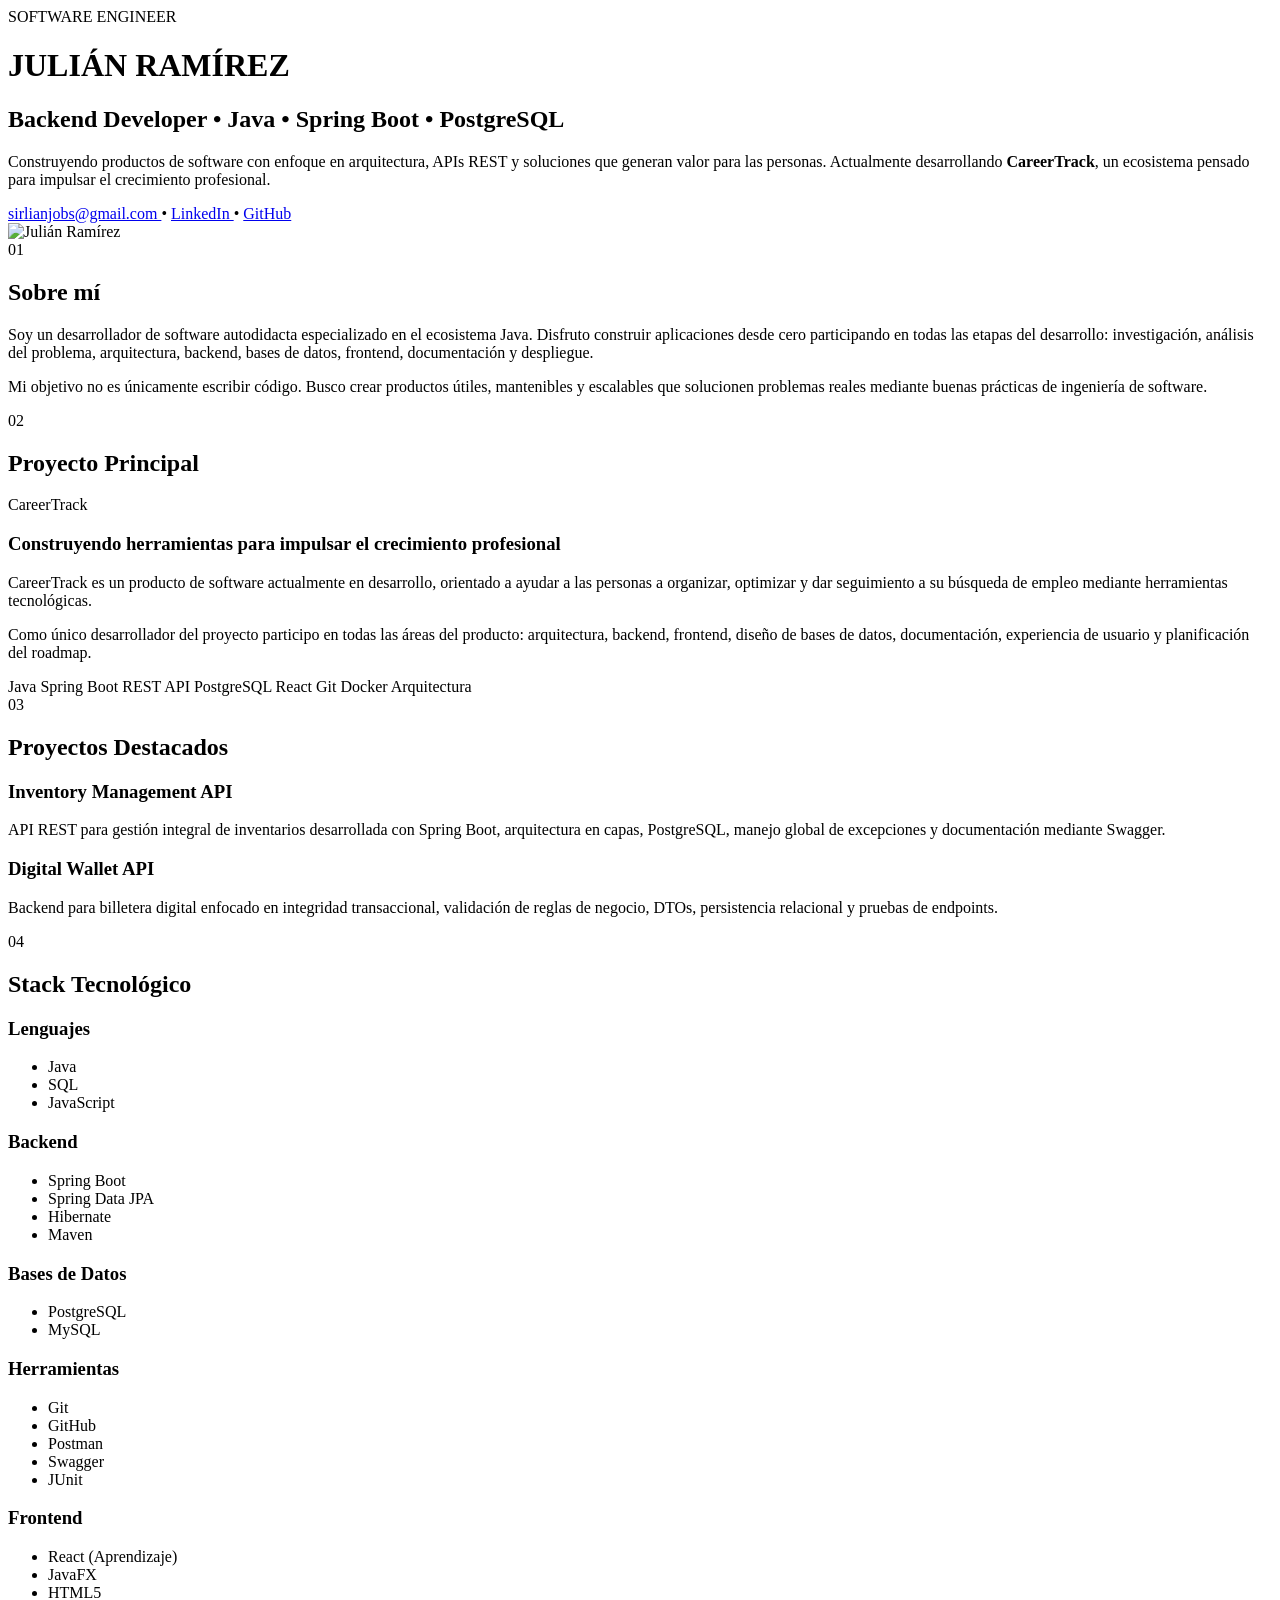
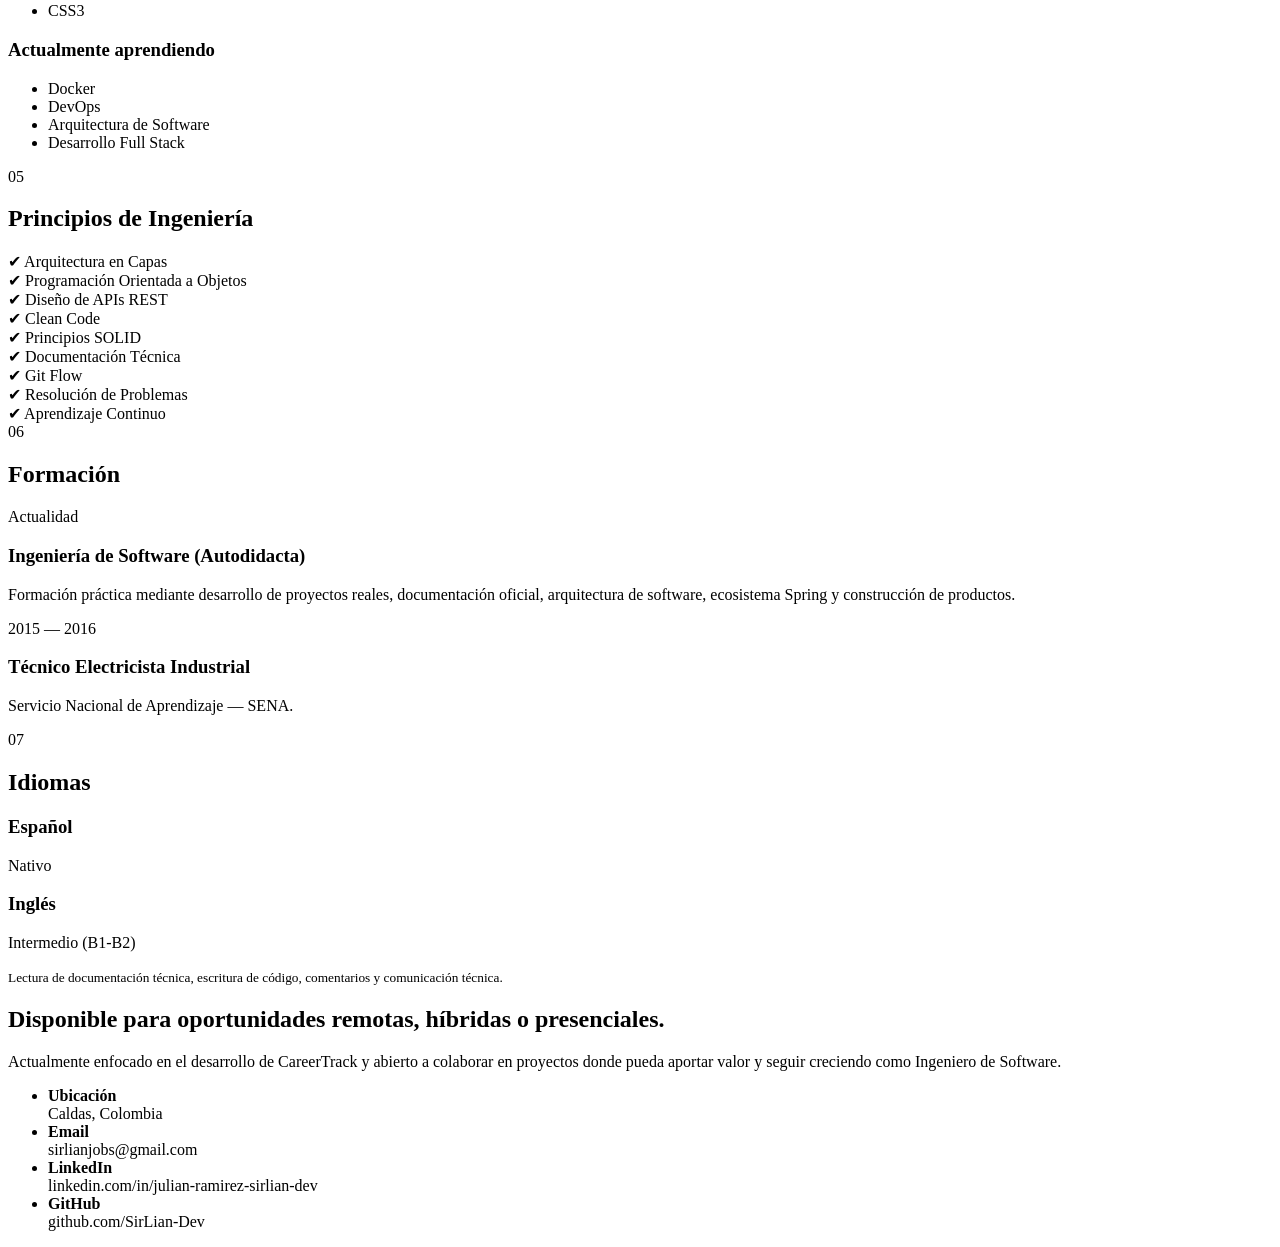
==== index.html @ 6e3b45be "docs: add index for resumeForge" ====
<!DOCTYPE html>
<html lang="es">

<head>
    <meta charset="UTF-8">
    <meta name="viewport" content="width=device-width, initial-scale=1.0">

    <title>Julián Ramírez | Software Engineer</title>

    <meta name="description"
        content="CV profesional de Julián Ramírez. Software Engineer especializado en Java, Spring Boot, PostgreSQL y desarrollo de productos como CareerTrack.">

    <link rel="preconnect" href="https://fonts.googleapis.com">
    <link rel="preconnect" href="https://fonts.gstatic.com" crossorigin>

    <link
        href="https://fonts.googleapis.com/css2?family=Inter:wght@300;400;500;600;700;800;900&display=swap"
        rel="stylesheet">

    <link rel="stylesheet" href="styles.css">
</head>

<body>

    <main class="resume">

        <!-- ===================================================== -->
        <!-- HERO -->
        <!-- ===================================================== -->

        <header class="hero">

            <div class="hero__content">

                <span class="hero__badge">
                    SOFTWARE ENGINEER
                </span>

                <h1 class="hero__title">
                    JULIÁN
                    <span>RAMÍREZ</span>
                </h1>

                <h2 class="hero__subtitle">
                    Backend Developer • Java • Spring Boot • PostgreSQL
                </h2>

                <p class="hero__description">
                    Construyendo productos de software con enfoque en arquitectura,
                    APIs REST y soluciones que generan valor para las personas.
                    Actualmente desarrollando <strong>CareerTrack</strong>, un ecosistema
                    pensado para impulsar el crecimiento profesional.
                </p>

                <div class="hero__contact">

                    <a href="mailto:sirlianjobs@gmail.com">
                        sirlianjobs@gmail.com
                    </a>

                    <span>•</span>

                    <a href="https://linkedin.com/in/julian-ramirez-sirlian-dev" target="_blank">
                        LinkedIn
                    </a>

                    <span>•</span>

                    <a href="https://github.com/SirLian-Dev" target="_blank">
                        GitHub
                    </a>

                </div>

            </div>

            <div class="hero__photo">

                <img
                    src="profile.webp"
                    alt="Julián Ramírez">

            </div>

        </header>

        <!-- ===================================================== -->
        <!-- ABOUT -->
        <!-- ===================================================== -->

        <section class="section">

            <div class="section__header">

                <span class="section__number">
                    01
                </span>

                <h2>
                    Sobre mí
                </h2>

            </div>

            <p class="paragraph">

                Soy un desarrollador de software autodidacta especializado en el
                ecosistema Java.

                Disfruto construir aplicaciones desde cero participando en todas las
                etapas del desarrollo: investigación, análisis del problema,
                arquitectura, backend, bases de datos, frontend, documentación y
                despliegue.

            </p>

            <p class="paragraph">

                Mi objetivo no es únicamente escribir código.

                Busco crear productos útiles, mantenibles y escalables que solucionen
                problemas reales mediante buenas prácticas de ingeniería de software.

            </p>

        </section>

        <!-- ===================================================== -->
        <!-- CAREERTRACK -->
        <!-- ===================================================== -->

        <section class="section featured">

            <div class="section__header">

                <span class="section__number">
                    02
                </span>

                <h2>
                    Proyecto Principal
                </h2>

            </div>

            <div class="featured__card">

                <div class="featured__logo">

                    CareerTrack

                </div>

                <div class="featured__content">

                    <h3>
                        Construyendo herramientas para impulsar el crecimiento profesional
                    </h3>

                    <p>

                        CareerTrack es un producto de software actualmente en desarrollo,
                        orientado a ayudar a las personas a organizar, optimizar y dar
                        seguimiento a su búsqueda de empleo mediante herramientas
                        tecnológicas.

                    </p>

                    <p>

                        Como único desarrollador del proyecto participo en todas las áreas
                        del producto: arquitectura, backend, frontend, diseño de bases de
                        datos, documentación, experiencia de usuario y planificación del
                        roadmap.

                    </p>

                    <div class="tags">

                        <span>Java</span>

                        <span>Spring Boot</span>

                        <span>REST API</span>

                        <span>PostgreSQL</span>

                        <span>React</span>

                        <span>Git</span>

                        <span>Docker</span>

                        <span>Arquitectura</span>

                    </div>

                </div>

            </div>

        </section>

        <!-- ===================================================== -->
        <!-- PROJECTS -->
        <!-- ===================================================== -->

        <section class="section">

            <div class="section__header">

                <span class="section__number">
                    03
                </span>

                <h2>
                    Proyectos Destacados
                </h2>

            </div>

            <div class="projects">

                <article class="project">

                    <h3>

                        Inventory Management API

                    </h3>

                    <p>

                        API REST para gestión integral de inventarios desarrollada con
                        Spring Boot, arquitectura en capas, PostgreSQL, manejo global de
                        excepciones y documentación mediante Swagger.

                    </p>

                </article>

                <article class="project">

                    <h3>

                        Digital Wallet API

                    </h3>

                    <p>

                        Backend para billetera digital enfocado en integridad
                        transaccional, validación de reglas de negocio, DTOs,
                        persistencia relacional y pruebas de endpoints.

                    </p>

                </article>

            </div>

        </section>
        <!-- ===================================================== -->
        <!-- STACK -->
        <!-- ===================================================== -->

        <section class="section">

            <div class="section__header">

                <span class="section__number">
                    04
                </span>

                <h2>
                    Stack Tecnológico
                </h2>

            </div>

            <div class="skills-grid">

                <div class="skill-category">

                    <h3>Lenguajes</h3>

                    <ul>
                        <li>Java</li>
                        <li>SQL</li>
                        <li>JavaScript</li>
                    </ul>

                </div>

                <div class="skill-category">

                    <h3>Backend</h3>

                    <ul>
                        <li>Spring Boot</li>
                        <li>Spring Data JPA</li>
                        <li>Hibernate</li>
                        <li>Maven</li>
                    </ul>

                </div>

                <div class="skill-category">

                    <h3>Bases de Datos</h3>

                    <ul>
                        <li>PostgreSQL</li>
                        <li>MySQL</li>
                    </ul>

                </div>

                <div class="skill-category">

                    <h3>Herramientas</h3>

                    <ul>
                        <li>Git</li>
                        <li>GitHub</li>
                        <li>Postman</li>
                        <li>Swagger</li>
                        <li>JUnit</li>
                    </ul>

                </div>

                <div class="skill-category">

                    <h3>Frontend</h3>

                    <ul>
                        <li>React (Aprendizaje)</li>
                        <li>JavaFX</li>
                        <li>HTML5</li>
                        <li>CSS3</li>
                    </ul>

                </div>

                <div class="skill-category">

                    <h3>Actualmente aprendiendo</h3>

                    <ul>
                        <li>Docker</li>
                        <li>DevOps</li>
                        <li>Arquitectura de Software</li>
                        <li>Desarrollo Full Stack</li>
                    </ul>

                </div>

            </div>

        </section>

        <!-- ===================================================== -->
        <!-- ENGINEERING -->
        <!-- ===================================================== -->

        <section class="section">

            <div class="section__header">

                <span class="section__number">
                    05
                </span>

                <h2>
                    Principios de Ingeniería
                </h2>

            </div>

            <div class="principles">

                <div class="principle">
                    ✔ Arquitectura en Capas
                </div>

                <div class="principle">
                    ✔ Programación Orientada a Objetos
                </div>

                <div class="principle">
                    ✔ Diseño de APIs REST
                </div>

                <div class="principle">
                    ✔ Clean Code
                </div>

                <div class="principle">
                    ✔ Principios SOLID
                </div>

                <div class="principle">
                    ✔ Documentación Técnica
                </div>

                <div class="principle">
                    ✔ Git Flow
                </div>

                <div class="principle">
                    ✔ Resolución de Problemas
                </div>

                <div class="principle">
                    ✔ Aprendizaje Continuo
                </div>

            </div>

        </section>

        <!-- ===================================================== -->
        <!-- EDUCATION -->
        <!-- ===================================================== -->

        <section class="section">

            <div class="section__header">

                <span class="section__number">
                    06
                </span>

                <h2>
                    Formación
                </h2>

            </div>

            <div class="timeline">

                <article class="timeline-item">

                    <div class="timeline-year">
                        Actualidad
                    </div>

                    <div class="timeline-content">

                        <h3>
                            Ingeniería de Software (Autodidacta)
                        </h3>

                        <p>

                            Formación práctica mediante desarrollo de proyectos reales,
                            documentación oficial, arquitectura de software, ecosistema
                            Spring y construcción de productos.

                        </p>

                    </div>

                </article>

                <article class="timeline-item">

                    <div class="timeline-year">
                        2015 — 2016
                    </div>

                    <div class="timeline-content">

                        <h3>
                            Técnico Electricista Industrial
                        </h3>

                        <p>

                            Servicio Nacional de Aprendizaje — SENA.

                        </p>

                    </div>

                </article>

            </div>

        </section>

        <!-- ===================================================== -->
        <!-- LANGUAGES -->
        <!-- ===================================================== -->

        <section class="section">

            <div class="section__header">

                <span class="section__number">
                    07
                </span>

                <h2>
                    Idiomas
                </h2>

            </div>

            <div class="languages">

                <div class="language">

                    <h3>
                        Español
                    </h3>

                    <p>
                        Nativo
                    </p>

                </div>

                <div class="language">

                    <h3>
                        Inglés
                    </h3>

                    <p>
                        Intermedio (B1-B2)
                    </p>

                    <small>

                        Lectura de documentación técnica, escritura de código,
                        comentarios y comunicación técnica.

                    </small>

                </div>

            </div>

        </section>

        <!-- ===================================================== -->
        <!-- FOOTER -->
        <!-- ===================================================== -->

        <footer class="footer">

            <div class="footer__left">

                <h2>
                    Disponible para oportunidades remotas, híbridas o presenciales.
                </h2>

                <p>

                    Actualmente enfocado en el desarrollo de CareerTrack y abierto
                    a colaborar en proyectos donde pueda aportar valor y seguir
                    creciendo como Ingeniero de Software.

                </p>

            </div>

            <div class="footer__right">

                <ul>

                    <li>

                        <strong>Ubicación</strong><br>

                        Caldas, Colombia

                    </li>

                    <li>

                        <strong>Email</strong><br>

                        sirlianjobs@gmail.com

                    </li>

                    <li>

                        <strong>LinkedIn</strong><br>

                        linkedin.com/in/julian-ramirez-sirlian-dev

                    </li>

                    <li>

                        <strong>GitHub</strong><br>

                        github.com/SirLian-Dev

                    </li>

                </ul>

            </div>

        </footer>

    </main>

</body>

</html>
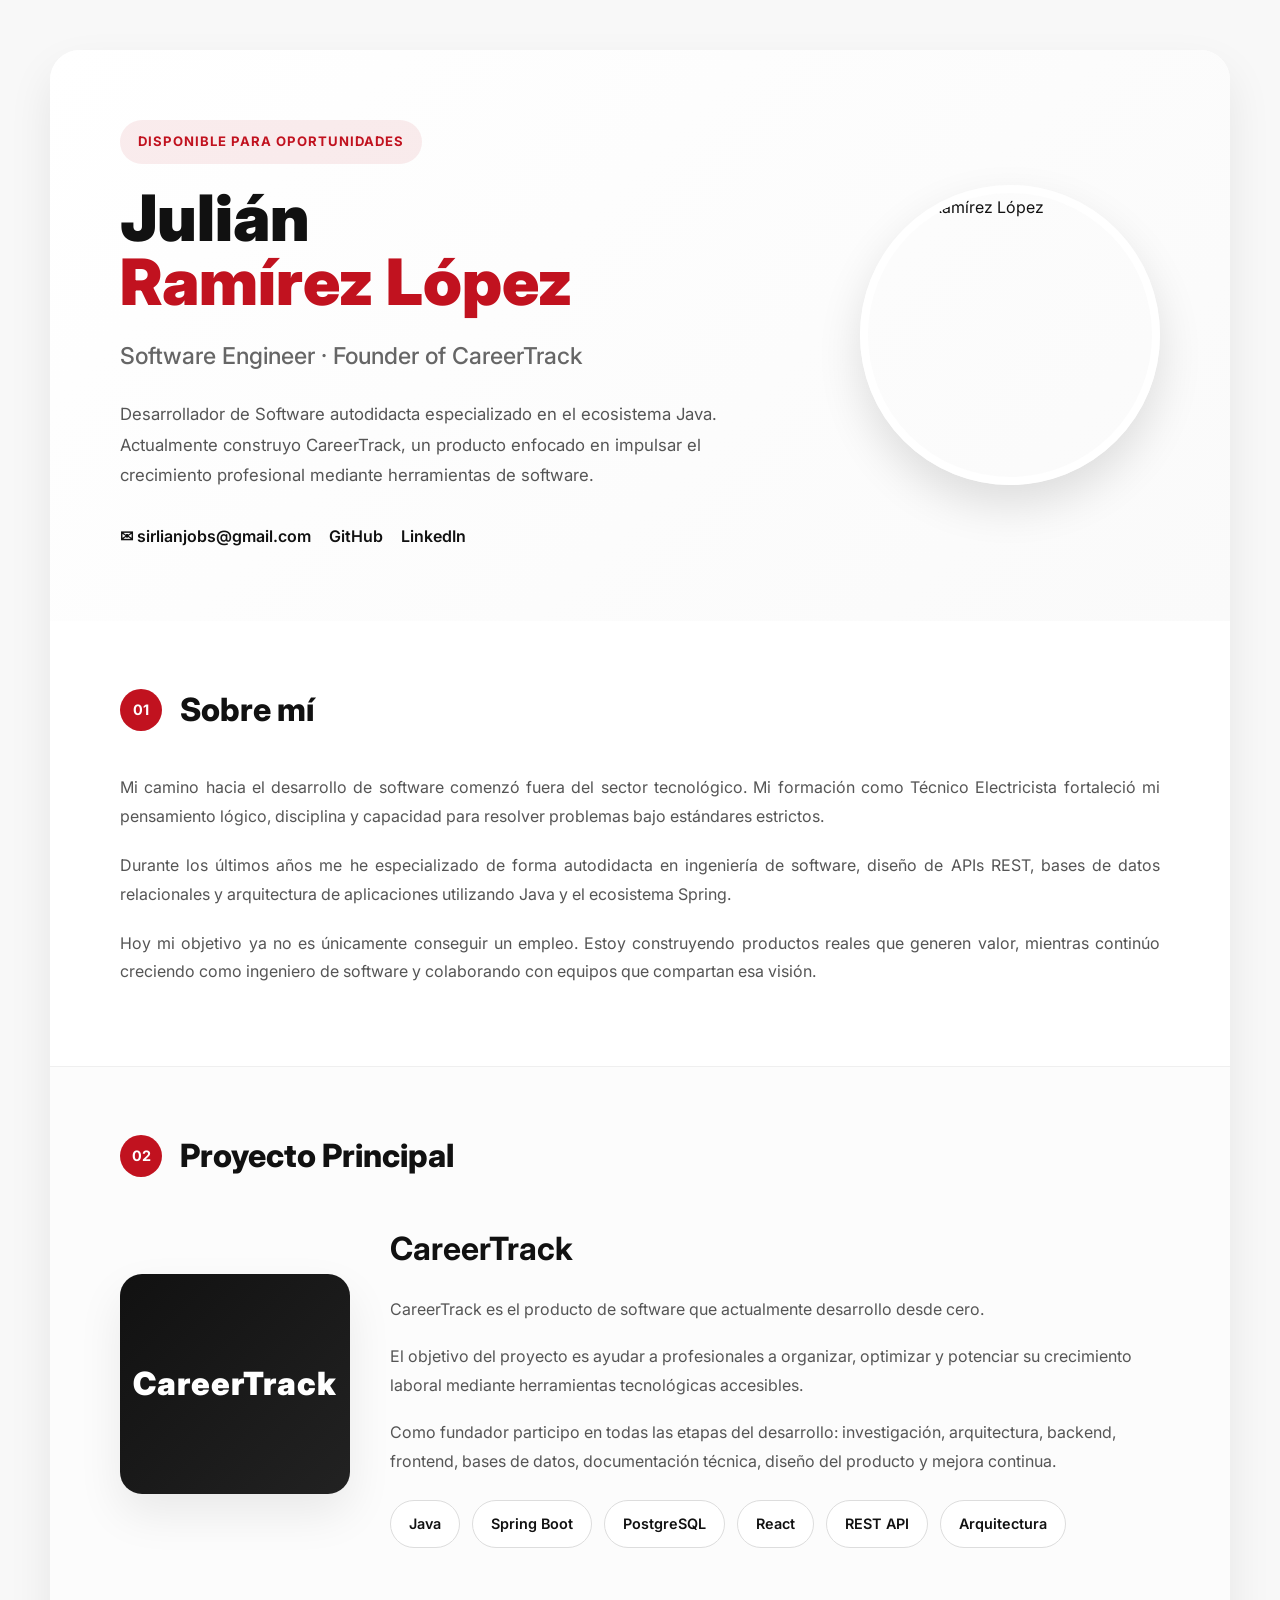
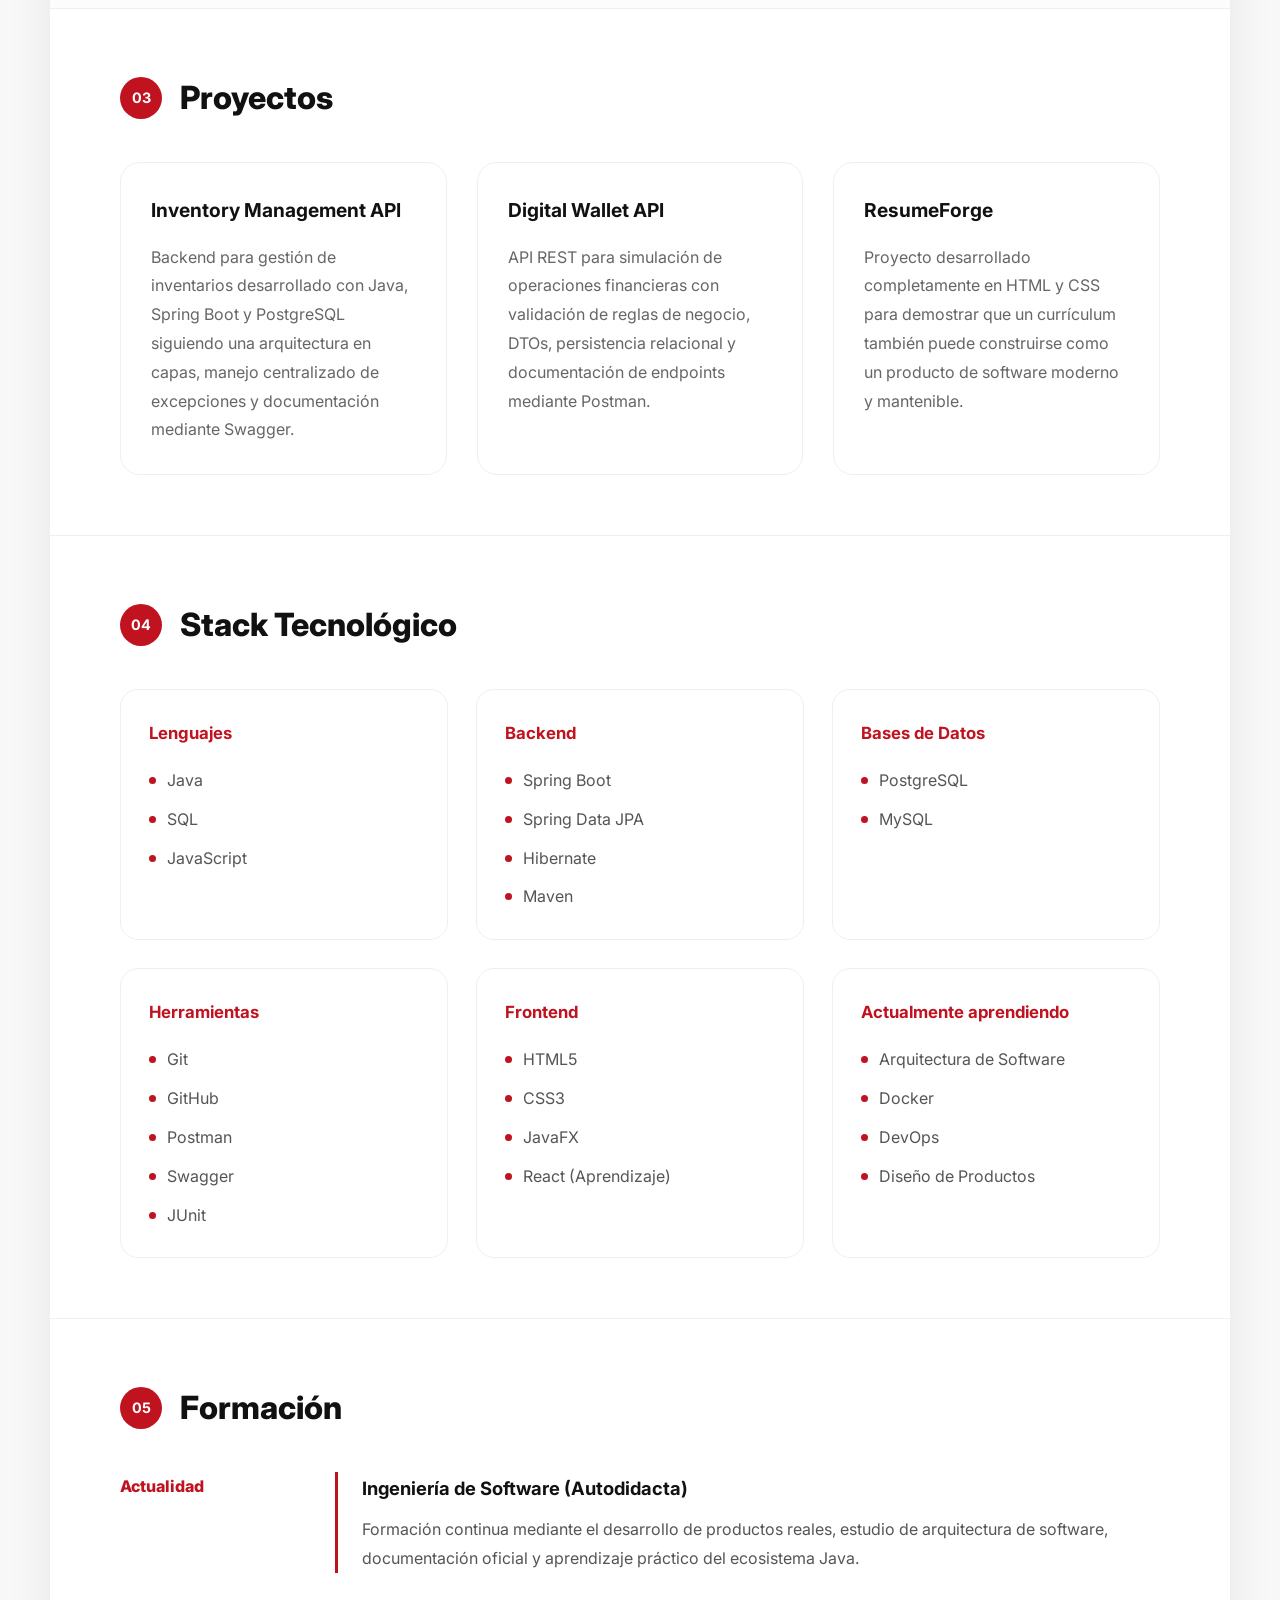
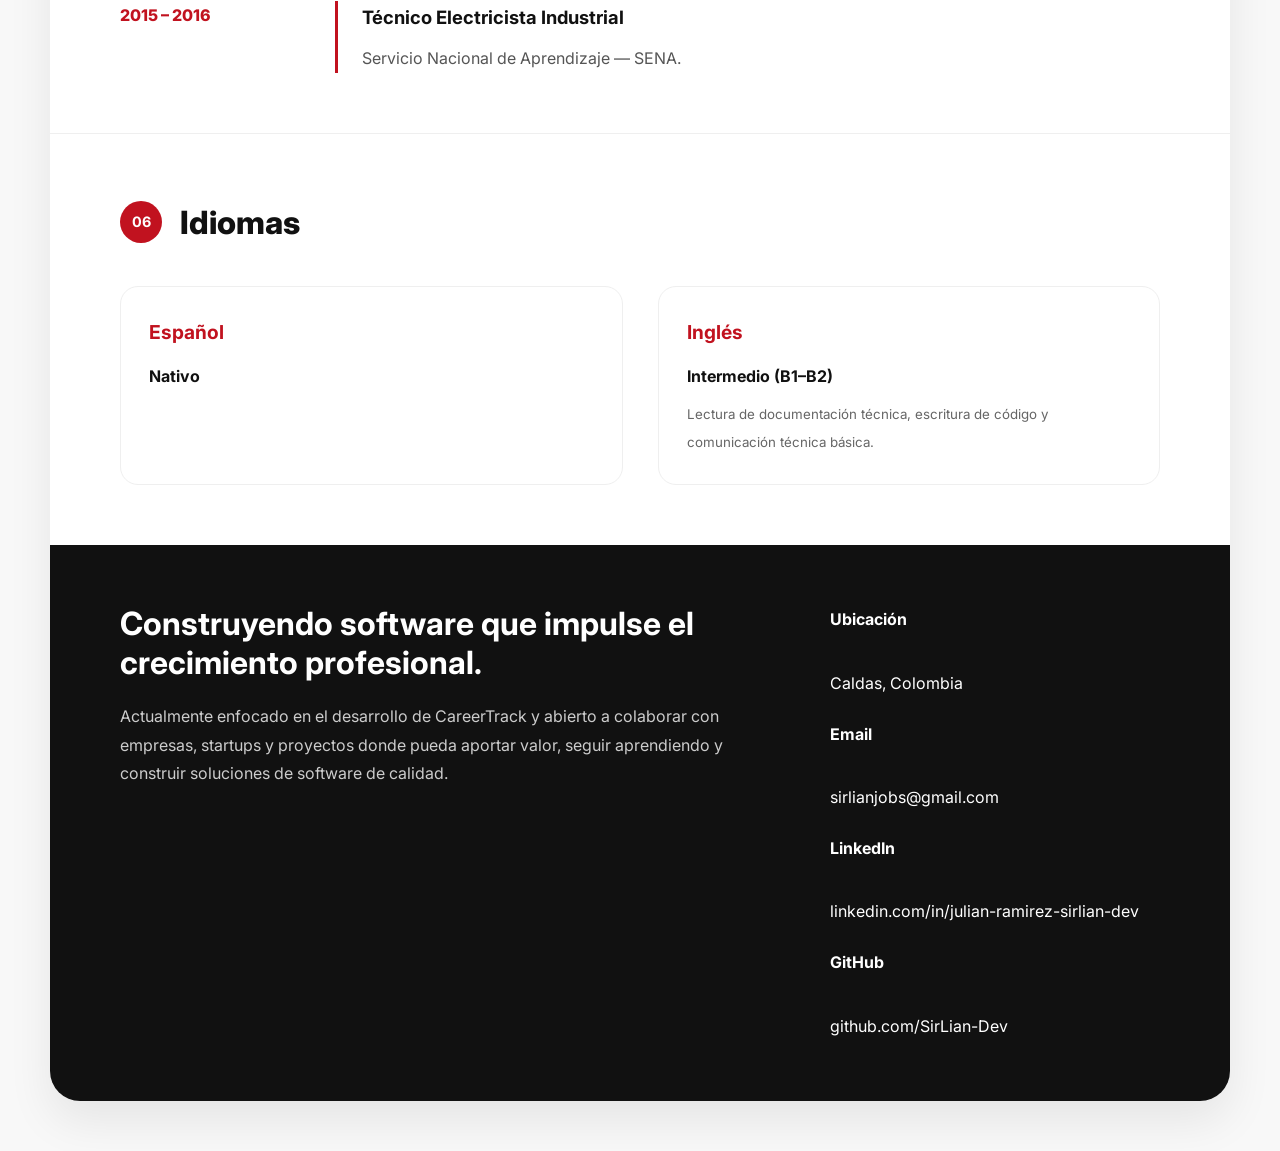
==== commit 74aa5f11: "Updated content and structure in index Updated the content and structure of the index.html file, inc" ====
--- a/index.html
+++ b/index.html
@@ -2,614 +2,731 @@
 <html lang="es">
 
 <head>
+
     <meta charset="UTF-8">
-    <meta name="viewport" content="width=device-width, initial-scale=1.0">
-
-    <title>Julián Ramírez | Software Engineer</title>
+
+    <meta name="viewport"
+          content="width=device-width, initial-scale=1.0">
 
     <meta name="description"
-        content="CV profesional de Julián Ramírez. Software Engineer especializado en Java, Spring Boot, PostgreSQL y desarrollo de productos como CareerTrack.">
-
-    <link rel="preconnect" href="https://fonts.googleapis.com">
-    <link rel="preconnect" href="https://fonts.gstatic.com" crossorigin>
-
-    <link
-        href="https://fonts.googleapis.com/css2?family=Inter:wght@300;400;500;600;700;800;900&display=swap"
-        rel="stylesheet">
-
-    <link rel="stylesheet" href="styles.css">
+          content="Currículum profesional de Julián Ramírez López. Software Engineer, fundador de CareerTrack y desarrollador Full Stack autodidacta.">
+
+    <meta name="author"
+          content="Julián Ramírez López">
+
+    <title>Julián Ramírez López | Software Engineer</title>
+
+    <link rel="preconnect"
+          href="https://fonts.googleapis.com">
+
+    <link rel="preconnect"
+          href="https://fonts.gstatic.com"
+          crossorigin>
+
+    <link href="https://fonts.googleapis.com/css2?family=Inter:wght@300;400;500;600;700;800;900&display=swap"
+          rel="stylesheet">
+
+    <link rel="stylesheet"
+          href="styles.css">
+
 </head>
 
 <body>
 
-    <main class="resume">
-
-        <!-- ===================================================== -->
-        <!-- HERO -->
-        <!-- ===================================================== -->
-
-        <header class="hero">
-
-            <div class="hero__content">
-
-                <span class="hero__badge">
-                    SOFTWARE ENGINEER
-                </span>
-
-                <h1 class="hero__title">
-                    JULIÁN
-                    <span>RAMÍREZ</span>
-                </h1>
-
-                <h2 class="hero__subtitle">
-                    Backend Developer • Java • Spring Boot • PostgreSQL
-                </h2>
-
-                <p class="hero__description">
-                    Construyendo productos de software con enfoque en arquitectura,
-                    APIs REST y soluciones que generan valor para las personas.
-                    Actualmente desarrollando <strong>CareerTrack</strong>, un ecosistema
-                    pensado para impulsar el crecimiento profesional.
+<main class="resume">
+
+<!--======================================================
+HERO
+=======================================================-->
+
+<header class="hero">
+
+    <div class="hero__content">
+
+        <span class="hero__badge">
+
+            Disponible para oportunidades
+
+        </span>
+
+        <h1 class="hero__title">
+
+            Julián
+
+            <span>
+
+                Ramírez López
+
+            </span>
+
+        </h1>
+
+        <h2 class="hero__subtitle">
+
+            Software Engineer · Founder of CareerTrack
+
+        </h2>
+
+        <p class="hero__description">
+
+            Desarrollador de Software autodidacta especializado en el
+            ecosistema Java. Actualmente construyo CareerTrack, un
+            producto enfocado en impulsar el crecimiento profesional
+            mediante herramientas de software.
+
+        </p>
+
+        <div class="hero__contact">
+
+            <a href="mailto:sirlianjobs@gmail.com">
+
+                ✉ sirlianjobs@gmail.com
+
+            </a>
+
+            <a href="https://github.com/SirLian-Dev"
+               target="_blank">
+
+                GitHub
+
+            </a>
+
+            <a href="https://www.linkedin.com/in/julian-ramirez-sirlian-dev/"
+               target="_blank">
+
+                LinkedIn
+
+            </a>
+
+        </div>
+
+    </div>
+
+    <div class="hero__photo">
+
+        <img src="assets/profile.jpg"
+             alt="Julián Ramírez López">
+
+    </div>
+
+</header>
+
+<!--======================================================
+SOBRE MÍ
+=======================================================-->
+
+<section class="section">
+
+    <div class="section__header">
+
+        <span class="section__number">
+
+            01
+
+        </span>
+
+        <h2>
+
+            Sobre mí
+
+        </h2>
+
+    </div>
+
+    <p class="paragraph">
+
+        Mi camino hacia el desarrollo de software comenzó fuera del sector
+        tecnológico. Mi formación como Técnico Electricista fortaleció mi
+        pensamiento lógico, disciplina y capacidad para resolver problemas
+        bajo estándares estrictos.
+
+    </p>
+
+    <p class="paragraph">
+
+        Durante los últimos años me he especializado de forma autodidacta
+        en ingeniería de software, diseño de APIs REST, bases de datos
+        relacionales y arquitectura de aplicaciones utilizando Java y el
+        ecosistema Spring.
+
+    </p>
+
+    <p class="paragraph">
+
+        Hoy mi objetivo ya no es únicamente conseguir un empleo. Estoy
+        construyendo productos reales que generen valor, mientras continúo
+        creciendo como ingeniero de software y colaborando con equipos que
+        compartan esa visión.
+
+    </p>
+
+</section>
+
+<!--======================================================
+CAREERTRACK
+=======================================================-->
+
+<section class="section featured">
+
+    <div class="section__header">
+
+        <span class="section__number">
+
+            02
+
+        </span>
+
+        <h2>
+
+            Proyecto Principal
+
+        </h2>
+
+    </div>
+
+    <div class="featured__card">
+
+        <div class="featured__logo">
+
+            CareerTrack
+
+        </div>
+
+        <div class="featured__content">
+
+            <h3>
+
+                CareerTrack
+
+            </h3>
+
+            <p>
+
+                CareerTrack es el producto de software que actualmente
+                desarrollo desde cero.
+
+            </p>
+
+            <p>
+
+                El objetivo del proyecto es ayudar a profesionales a
+                organizar, optimizar y potenciar su crecimiento laboral
+                mediante herramientas tecnológicas accesibles.
+
+            </p>
+
+            <p>
+
+                Como fundador participo en todas las etapas del desarrollo:
+                investigación, arquitectura, backend, frontend, bases de
+                datos, documentación técnica, diseño del producto y mejora
+                continua.
+
+            </p>
+
+            <div class="tags">
+
+                <span>Java</span>
+
+                <span>Spring Boot</span>
+
+                <span>PostgreSQL</span>
+
+                <span>React</span>
+
+                <span>REST API</span>
+
+                <span>Arquitectura</span>
+
+            </div>
+
+        </div>
+
+    </div>
+
+</section>
+
+<!--======================================================
+PROYECTOS
+=======================================================-->
+
+<section class="section">
+
+    <div class="section__header">
+
+        <span class="section__number">
+
+            03
+
+        </span>
+
+        <h2>
+
+            Proyectos
+
+        </h2>
+
+    </div>
+
+    <div class="projects">
+
+        <article class="project">
+
+            <h3>
+
+                Inventory Management API
+
+            </h3>
+
+            <p>
+
+                Backend para gestión de inventarios desarrollado con Java,
+                Spring Boot y PostgreSQL siguiendo una arquitectura en
+                capas, manejo centralizado de excepciones y documentación
+                mediante Swagger.
+
+            </p>
+
+        </article>
+
+        <article class="project">
+
+            <h3>
+
+                Digital Wallet API
+
+            </h3>
+
+            <p>
+
+                API REST para simulación de operaciones financieras con
+                validación de reglas de negocio, DTOs, persistencia
+                relacional y documentación de endpoints mediante Postman.
+
+            </p>
+
+        </article>
+
+        <article class="project">
+
+            <h3>
+
+                ResumeForge
+
+            </h3>
+
+            <p>
+
+                Proyecto desarrollado completamente en HTML y CSS para
+                demostrar que un currículum también puede construirse como
+                un producto de software moderno y mantenible.
+
+            </p>
+
+        </article>
+
+    </div>
+
+</section>
+
+<!--======================================================
+STACK TECNOLÓGICO
+=======================================================-->
+
+<section class="section">
+
+    <div class="section__header">
+
+        <span class="section__number">
+
+            04
+
+        </span>
+
+        <h2>
+
+            Stack Tecnológico
+
+        </h2>
+
+    </div>
+
+    <div class="skills-grid">
+
+        <div class="skill-category">
+
+            <h3>
+
+                Lenguajes
+
+            </h3>
+
+            <ul>
+
+                <li>Java</li>
+
+                <li>SQL</li>
+
+                <li>JavaScript</li>
+
+            </ul>
+
+        </div>
+
+        <div class="skill-category">
+
+            <h3>
+
+                Backend
+
+            </h3>
+
+            <ul>
+
+                <li>Spring Boot</li>
+
+                <li>Spring Data JPA</li>
+
+                <li>Hibernate</li>
+
+                <li>Maven</li>
+
+            </ul>
+
+        </div>
+
+        <div class="skill-category">
+
+            <h3>
+
+                Bases de Datos
+
+            </h3>
+
+            <ul>
+
+                <li>PostgreSQL</li>
+
+                <li>MySQL</li>
+
+            </ul>
+
+        </div>
+
+        <div class="skill-category">
+
+            <h3>
+
+                Herramientas
+
+            </h3>
+
+            <ul>
+
+                <li>Git</li>
+
+                <li>GitHub</li>
+
+                <li>Postman</li>
+
+                <li>Swagger</li>
+
+                <li>JUnit</li>
+
+            </ul>
+
+        </div>
+
+        <div class="skill-category">
+
+            <h3>
+
+                Frontend
+
+            </h3>
+
+            <ul>
+
+                <li>HTML5</li>
+
+                <li>CSS3</li>
+
+                <li>JavaFX</li>
+
+                <li>React (Aprendizaje)</li>
+
+            </ul>
+
+        </div>
+
+        <div class="skill-category">
+
+            <h3>
+
+                Actualmente aprendiendo
+
+            </h3>
+
+            <ul>
+
+                <li>Arquitectura de Software</li>
+
+                <li>Docker</li>
+
+                <li>DevOps</li>
+
+                <li>Diseño de Productos</li>
+
+            </ul>
+
+        </div>
+
+    </div>
+
+</section>
+
+<!--======================================================
+FORMACIÓN
+=======================================================-->
+
+<section class="section">
+
+    <div class="section__header">
+
+        <span class="section__number">
+
+            05
+
+        </span>
+
+        <h2>
+
+            Formación
+
+        </h2>
+
+    </div>
+
+    <div class="timeline">
+
+        <article class="timeline-item">
+
+            <div class="timeline-year">
+
+                Actualidad
+
+            </div>
+
+            <div class="timeline-content">
+
+                <h3>
+
+                    Ingeniería de Software (Autodidacta)
+
+                </h3>
+
+                <p>
+
+                    Formación continua mediante el desarrollo de productos
+                    reales, estudio de arquitectura de software,
+                    documentación oficial y aprendizaje práctico del
+                    ecosistema Java.
+
                 </p>
 
-                <div class="hero__contact">
-
-                    <a href="mailto:sirlianjobs@gmail.com">
-                        sirlianjobs@gmail.com
-                    </a>
-
-                    <span>•</span>
-
-                    <a href="https://linkedin.com/in/julian-ramirez-sirlian-dev" target="_blank">
-                        LinkedIn
-                    </a>
-
-                    <span>•</span>
-
-                    <a href="https://github.com/SirLian-Dev" target="_blank">
-                        GitHub
-                    </a>
-
-                </div>
-
             </div>
 
-            <div class="hero__photo">
-
-                <img
-                    src="profile.webp"
-                    alt="Julián Ramírez">
+        </article>
+
+        <article class="timeline-item">
+
+            <div class="timeline-year">
+
+                2015 – 2016
 
             </div>
 
-        </header>
-
-        <!-- ===================================================== -->
-        <!-- ABOUT -->
-        <!-- ===================================================== -->
-
-        <section class="section">
-
-            <div class="section__header">
-
-                <span class="section__number">
-                    01
-                </span>
-
-                <h2>
-                    Sobre mí
-                </h2>
+            <div class="timeline-content">
+
+                <h3>
+
+                    Técnico Electricista Industrial
+
+                </h3>
+
+                <p>
+
+                    Servicio Nacional de Aprendizaje — SENA.
+
+                </p>
 
             </div>
 
-            <p class="paragraph">
-
-                Soy un desarrollador de software autodidacta especializado en el
-                ecosistema Java.
-
-                Disfruto construir aplicaciones desde cero participando en todas las
-                etapas del desarrollo: investigación, análisis del problema,
-                arquitectura, backend, bases de datos, frontend, documentación y
-                despliegue.
+        </article>
+
+    </div>
+
+</section>
+
+<!--======================================================
+IDIOMAS
+=======================================================-->
+
+<section class="section">
+
+    <div class="section__header">
+
+        <span class="section__number">
+
+            06
+
+        </span>
+
+        <h2>
+
+            Idiomas
+
+        </h2>
+
+    </div>
+
+    <div class="languages">
+
+        <div class="language">
+
+            <h3>
+
+                Español
+
+            </h3>
+
+            <p>
+
+                Nativo
 
             </p>
 
-            <p class="paragraph">
-
-                Mi objetivo no es únicamente escribir código.
-
-                Busco crear productos útiles, mantenibles y escalables que solucionen
-                problemas reales mediante buenas prácticas de ingeniería de software.
+        </div>
+
+        <div class="language">
+
+            <h3>
+
+                Inglés
+
+            </h3>
+
+            <p>
+
+                Intermedio (B1–B2)
 
             </p>
 
-        </section>
-
-        <!-- ===================================================== -->
-        <!-- CAREERTRACK -->
-        <!-- ===================================================== -->
-
-        <section class="section featured">
-
-            <div class="section__header">
-
-                <span class="section__number">
-                    02
-                </span>
-
-                <h2>
-                    Proyecto Principal
-                </h2>
-
-            </div>
-
-            <div class="featured__card">
-
-                <div class="featured__logo">
-
-                    CareerTrack
-
-                </div>
-
-                <div class="featured__content">
-
-                    <h3>
-                        Construyendo herramientas para impulsar el crecimiento profesional
-                    </h3>
-
-                    <p>
-
-                        CareerTrack es un producto de software actualmente en desarrollo,
-                        orientado a ayudar a las personas a organizar, optimizar y dar
-                        seguimiento a su búsqueda de empleo mediante herramientas
-                        tecnológicas.
-
-                    </p>
-
-                    <p>
-
-                        Como único desarrollador del proyecto participo en todas las áreas
-                        del producto: arquitectura, backend, frontend, diseño de bases de
-                        datos, documentación, experiencia de usuario y planificación del
-                        roadmap.
-
-                    </p>
-
-                    <div class="tags">
-
-                        <span>Java</span>
-
-                        <span>Spring Boot</span>
-
-                        <span>REST API</span>
-
-                        <span>PostgreSQL</span>
-
-                        <span>React</span>
-
-                        <span>Git</span>
-
-                        <span>Docker</span>
-
-                        <span>Arquitectura</span>
-
-                    </div>
-
-                </div>
-
-            </div>
-
-        </section>
-
-        <!-- ===================================================== -->
-        <!-- PROJECTS -->
-        <!-- ===================================================== -->
-
-        <section class="section">
-
-            <div class="section__header">
-
-                <span class="section__number">
-                    03
-                </span>
-
-                <h2>
-                    Proyectos Destacados
-                </h2>
-
-            </div>
-
-            <div class="projects">
-
-                <article class="project">
-
-                    <h3>
-
-                        Inventory Management API
-
-                    </h3>
-
-                    <p>
-
-                        API REST para gestión integral de inventarios desarrollada con
-                        Spring Boot, arquitectura en capas, PostgreSQL, manejo global de
-                        excepciones y documentación mediante Swagger.
-
-                    </p>
-
-                </article>
-
-                <article class="project">
-
-                    <h3>
-
-                        Digital Wallet API
-
-                    </h3>
-
-                    <p>
-
-                        Backend para billetera digital enfocado en integridad
-                        transaccional, validación de reglas de negocio, DTOs,
-                        persistencia relacional y pruebas de endpoints.
-
-                    </p>
-
-                </article>
-
-            </div>
-
-        </section>
-        <!-- ===================================================== -->
-        <!-- STACK -->
-        <!-- ===================================================== -->
-
-        <section class="section">
-
-            <div class="section__header">
-
-                <span class="section__number">
-                    04
-                </span>
-
-                <h2>
-                    Stack Tecnológico
-                </h2>
-
-            </div>
-
-            <div class="skills-grid">
-
-                <div class="skill-category">
-
-                    <h3>Lenguajes</h3>
-
-                    <ul>
-                        <li>Java</li>
-                        <li>SQL</li>
-                        <li>JavaScript</li>
-                    </ul>
-
-                </div>
-
-                <div class="skill-category">
-
-                    <h3>Backend</h3>
-
-                    <ul>
-                        <li>Spring Boot</li>
-                        <li>Spring Data JPA</li>
-                        <li>Hibernate</li>
-                        <li>Maven</li>
-                    </ul>
-
-                </div>
-
-                <div class="skill-category">
-
-                    <h3>Bases de Datos</h3>
-
-                    <ul>
-                        <li>PostgreSQL</li>
-                        <li>MySQL</li>
-                    </ul>
-
-                </div>
-
-                <div class="skill-category">
-
-                    <h3>Herramientas</h3>
-
-                    <ul>
-                        <li>Git</li>
-                        <li>GitHub</li>
-                        <li>Postman</li>
-                        <li>Swagger</li>
-                        <li>JUnit</li>
-                    </ul>
-
-                </div>
-
-                <div class="skill-category">
-
-                    <h3>Frontend</h3>
-
-                    <ul>
-                        <li>React (Aprendizaje)</li>
-                        <li>JavaFX</li>
-                        <li>HTML5</li>
-                        <li>CSS3</li>
-                    </ul>
-
-                </div>
-
-                <div class="skill-category">
-
-                    <h3>Actualmente aprendiendo</h3>
-
-                    <ul>
-                        <li>Docker</li>
-                        <li>DevOps</li>
-                        <li>Arquitectura de Software</li>
-                        <li>Desarrollo Full Stack</li>
-                    </ul>
-
-                </div>
-
-            </div>
-
-        </section>
-
-        <!-- ===================================================== -->
-        <!-- ENGINEERING -->
-        <!-- ===================================================== -->
-
-        <section class="section">
-
-            <div class="section__header">
-
-                <span class="section__number">
-                    05
-                </span>
-
-                <h2>
-                    Principios de Ingeniería
-                </h2>
-
-            </div>
-
-            <div class="principles">
-
-                <div class="principle">
-                    ✔ Arquitectura en Capas
-                </div>
-
-                <div class="principle">
-                    ✔ Programación Orientada a Objetos
-                </div>
-
-                <div class="principle">
-                    ✔ Diseño de APIs REST
-                </div>
-
-                <div class="principle">
-                    ✔ Clean Code
-                </div>
-
-                <div class="principle">
-                    ✔ Principios SOLID
-                </div>
-
-                <div class="principle">
-                    ✔ Documentación Técnica
-                </div>
-
-                <div class="principle">
-                    ✔ Git Flow
-                </div>
-
-                <div class="principle">
-                    ✔ Resolución de Problemas
-                </div>
-
-                <div class="principle">
-                    ✔ Aprendizaje Continuo
-                </div>
-
-            </div>
-
-        </section>
-
-        <!-- ===================================================== -->
-        <!-- EDUCATION -->
-        <!-- ===================================================== -->
-
-        <section class="section">
-
-            <div class="section__header">
-
-                <span class="section__number">
-                    06
-                </span>
-
-                <h2>
-                    Formación
-                </h2>
-
-            </div>
-
-            <div class="timeline">
-
-                <article class="timeline-item">
-
-                    <div class="timeline-year">
-                        Actualidad
-                    </div>
-
-                    <div class="timeline-content">
-
-                        <h3>
-                            Ingeniería de Software (Autodidacta)
-                        </h3>
-
-                        <p>
-
-                            Formación práctica mediante desarrollo de proyectos reales,
-                            documentación oficial, arquitectura de software, ecosistema
-                            Spring y construcción de productos.
-
-                        </p>
-
-                    </div>
-
-                </article>
-
-                <article class="timeline-item">
-
-                    <div class="timeline-year">
-                        2015 — 2016
-                    </div>
-
-                    <div class="timeline-content">
-
-                        <h3>
-                            Técnico Electricista Industrial
-                        </h3>
-
-                        <p>
-
-                            Servicio Nacional de Aprendizaje — SENA.
-
-                        </p>
-
-                    </div>
-
-                </article>
-
-            </div>
-
-        </section>
-
-        <!-- ===================================================== -->
-        <!-- LANGUAGES -->
-        <!-- ===================================================== -->
-
-        <section class="section">
-
-            <div class="section__header">
-
-                <span class="section__number">
-                    07
-                </span>
-
-                <h2>
-                    Idiomas
-                </h2>
-
-            </div>
-
-            <div class="languages">
-
-                <div class="language">
-
-                    <h3>
-                        Español
-                    </h3>
-
-                    <p>
-                        Nativo
-                    </p>
-
-                </div>
-
-                <div class="language">
-
-                    <h3>
-                        Inglés
-                    </h3>
-
-                    <p>
-                        Intermedio (B1-B2)
-                    </p>
-
-                    <small>
-
-                        Lectura de documentación técnica, escritura de código,
-                        comentarios y comunicación técnica.
-
-                    </small>
-
-                </div>
-
-            </div>
-
-        </section>
-
-        <!-- ===================================================== -->
-        <!-- FOOTER -->
-        <!-- ===================================================== -->
-
-        <footer class="footer">
-
-            <div class="footer__left">
-
-                <h2>
-                    Disponible para oportunidades remotas, híbridas o presenciales.
-                </h2>
-
-                <p>
-
-                    Actualmente enfocado en el desarrollo de CareerTrack y abierto
-                    a colaborar en proyectos donde pueda aportar valor y seguir
-                    creciendo como Ingeniero de Software.
-
-                </p>
-
-            </div>
-
-            <div class="footer__right">
-
-                <ul>
-
-                    <li>
-
-                        <strong>Ubicación</strong><br>
-
-                        Caldas, Colombia
-
-                    </li>
-
-                    <li>
-
-                        <strong>Email</strong><br>
-
-                        sirlianjobs@gmail.com
-
-                    </li>
-
-                    <li>
-
-                        <strong>LinkedIn</strong><br>
-
-                        linkedin.com/in/julian-ramirez-sirlian-dev
-
-                    </li>
-
-                    <li>
-
-                        <strong>GitHub</strong><br>
-
-                        github.com/SirLian-Dev
-
-                    </li>
-
-                </ul>
-
-            </div>
-
-        </footer>
-
-    </main>
+            <small>
+
+                Lectura de documentación técnica, escritura de código y
+                comunicación técnica básica.
+
+            </small>
+
+        </div>
+
+    </div>
+
+</section>
+
+<!--======================================================
+FOOTER
+=======================================================-->
+
+<footer class="footer">
+
+    <div class="footer__left">
+
+        <h2>
+
+            Construyendo software que impulse el crecimiento profesional.
+
+        </h2>
+
+        <p>
+
+            Actualmente enfocado en el desarrollo de CareerTrack y abierto
+            a colaborar con empresas, startups y proyectos donde pueda
+            aportar valor, seguir aprendiendo y construir soluciones de
+            software de calidad.
+
+        </p>
+
+    </div>
+
+    <div class="footer__right">
+
+        <ul>
+
+            <li>
+
+                <strong>
+
+                    Ubicación
+
+                </strong>
+
+                <br>
+
+                Caldas, Colombia
+
+            </li>
+
+            <li>
+
+                <strong>
+
+                    Email
+
+                </strong>
+
+                <br>
+
+                sirlianjobs@gmail.com
+
+            </li>
+
+            <li>
+
+                <strong>
+
+                    LinkedIn
+
+                </strong>
+
+                <br>
+
+                linkedin.com/in/julian-ramirez-sirlian-dev
+
+            </li>
+
+            <li>
+
+                <strong>
+
+                    GitHub
+
+                </strong>
+
+                <br>
+
+                github.com/SirLian-Dev
+
+            </li>
+
+        </ul>
+
+    </div>
+
+</footer>
+
+</main>
 
 </body>
 
--- a/styles.css
+++ b/styles.css
@@ -0,0 +1,992 @@
+/*======================================================
+  ResumeForge
+  Stylesheet v1.0
+  Author: Julián Ramírez
+======================================================*/
+
+/*==============================
+ROOT
+==============================*/
+
+:root{
+
+    --primary:#C1121F;
+    --primary-dark:#8F0E18;
+
+    --black:#111111;
+    --black-light:#1F1F1F;
+
+    --white:#FFFFFF;
+    --gray-50:#F8F8F8;
+    --gray-100:#EFEFEF;
+    --gray-200:#DDDDDD;
+    --gray-300:#CCCCCC;
+    --gray:#666666;
+
+    --shadow:
+        0 20px 45px rgba(0,0,0,.08);
+
+    --radius:18px;
+
+    --transition:.30s ease;
+
+    --container:1180px;
+
+}
+
+/*==============================
+RESET
+==============================*/
+
+*{
+    margin:0;
+    padding:0;
+    box-sizing:border-box;
+}
+
+html{
+
+    scroll-behavior:smooth;
+
+}
+
+body{
+
+    font-family:'Inter',sans-serif;
+
+    background:var(--gray-50);
+
+    color:var(--black);
+
+    line-height:1.8;
+
+    font-size:16px;
+
+}
+
+img{
+
+    display:block;
+
+    width:100%;
+
+}
+
+a{
+
+    text-decoration:none;
+
+    color:inherit;
+
+}
+
+ul{
+
+    list-style:none;
+
+}
+
+strong{
+
+    color:var(--black);
+
+}
+
+/*==============================
+LAYOUT
+==============================*/
+
+.resume{
+
+    width:min(95%,var(--container));
+
+    margin:50px auto;
+
+    background:var(--white);
+
+    border-radius:30px;
+
+    overflow:hidden;
+
+    box-shadow:var(--shadow);
+
+}
+
+/*==============================
+HERO
+==============================*/
+
+.hero{
+
+    display:grid;
+
+    grid-template-columns:2fr 1fr;
+
+    gap:70px;
+
+    align-items:center;
+
+    padding:70px;
+
+    background:
+
+    linear-gradient(
+        135deg,
+        #ffffff 0%,
+        #fafafa 100%
+    );
+
+}
+
+.hero__content{
+
+    display:flex;
+
+    flex-direction:column;
+
+    gap:22px;
+
+}
+
+.hero__badge{
+
+    width:max-content;
+
+    background:rgba(193,18,31,.08);
+
+    color:var(--primary);
+
+    font-weight:700;
+
+    font-size:.82rem;
+
+    padding:10px 18px;
+
+    border-radius:100px;
+
+    letter-spacing:1px;
+
+    text-transform:uppercase;
+
+}
+
+.hero__title{
+
+    font-size:4rem;
+
+    line-height:1;
+
+    font-weight:900;
+
+}
+
+.hero__title span{
+
+    display:block;
+
+    color:var(--primary);
+
+}
+
+.hero__subtitle{
+
+    font-size:1.45rem;
+
+    color:var(--gray);
+
+    font-weight:500;
+
+}
+
+.hero__description{
+
+    font-size:1.05rem;
+
+    color:#555;
+
+    max-width:700px;
+
+}
+
+.hero__contact{
+
+    display:flex;
+
+    gap:18px;
+
+    flex-wrap:wrap;
+
+    margin-top:10px;
+
+    font-weight:600;
+
+}
+
+.hero__contact a{
+
+    transition:var(--transition);
+
+}
+
+.hero__contact a:hover{
+
+    color:var(--primary);
+
+}
+
+.hero__photo{
+
+    justify-self:end;
+
+}
+
+.hero__photo img{
+
+    width:300px;
+
+    height:300px;
+
+    border-radius:50%;
+
+    object-fit:cover;
+
+    border:8px solid white;
+
+    box-shadow:
+
+    0 20px 45px rgba(0,0,0,.12);
+
+}
+
+/*==============================
+SECTIONS
+==============================*/
+
+.section{
+
+    padding:60px 70px;
+
+}
+
+.section+.section{
+
+    border-top:1px solid var(--gray-100);
+
+}
+
+.section__header{
+
+    display:flex;
+
+    align-items:center;
+
+    gap:18px;
+
+    margin-bottom:35px;
+
+}
+
+.section__number{
+
+    width:42px;
+
+    height:42px;
+
+    border-radius:50%;
+
+    background:var(--primary);
+
+    color:white;
+
+    display:flex;
+
+    justify-content:center;
+
+    align-items:center;
+
+    font-size:.9rem;
+
+    font-weight:700;
+
+}
+
+.section__header h2{
+
+    font-size:2rem;
+
+    font-weight:800;
+
+}
+
+.paragraph{
+
+    color:#555;
+
+    margin-bottom:20px;
+
+    text-align:justify;
+
+}
+
+/*==============================
+FEATURED
+==============================*/
+
+.featured{
+
+    background:#FCFCFC;
+
+}
+
+.featured__card{
+
+    display:grid;
+
+    grid-template-columns:230px 1fr;
+
+    gap:40px;
+
+    align-items:center;
+
+}
+
+.featured__logo{
+
+    display:flex;
+
+    justify-content:center;
+
+    align-items:center;
+
+    background:linear-gradient(
+        135deg,
+        #111,
+        #222
+    );
+
+    color:white;
+
+    height:220px;
+
+    border-radius:22px;
+
+    font-size:2rem;
+
+    font-weight:900;
+
+    letter-spacing:1px;
+
+    box-shadow:var(--shadow);
+
+}
+
+.featured__content h3{
+
+    font-size:2rem;
+
+    margin-bottom:18px;
+
+}
+
+.featured__content p{
+
+    color:#555;
+
+    margin-bottom:18px;
+
+}
+
+.tags{
+
+    display:flex;
+
+    flex-wrap:wrap;
+
+    gap:12px;
+
+    margin-top:25px;
+
+}
+
+.tags span{
+
+    background:white;
+
+    border:1px solid var(--gray-200);
+
+    padding:10px 18px;
+
+    border-radius:999px;
+
+    font-size:.90rem;
+
+    font-weight:600;
+
+    transition:var(--transition);
+
+}
+
+.tags span:hover{
+
+    background:var(--primary);
+
+    color:white;
+
+    border-color:var(--primary);
+
+}
+
+/*==============================
+PROJECTS
+==============================*/
+
+.projects{
+
+    display:grid;
+
+    grid-template-columns:repeat(3,1fr);
+
+    gap:30px;
+
+}
+
+.project{
+
+    padding:30px;
+
+    border-radius:20px;
+
+    border:1px solid var(--gray-100);
+
+    transition:var(--transition);
+
+    background:white;
+
+}
+
+.project:hover{
+
+    transform:translateY(-8px);
+
+    box-shadow:var(--shadow);
+
+}
+
+.project h3{
+
+    font-size:1.2rem;
+
+    margin-bottom:15px;
+
+}
+
+.project p{
+
+    color:#666;
+
+}
+
+/*==============================
+SKILLS GRID
+==============================*/
+
+.skills-grid{
+
+    display:grid;
+
+    grid-template-columns:repeat(3,1fr);
+
+    gap:28px;
+
+}
+
+.skill-category{
+
+    background:#ffffff;
+
+    border:1px solid var(--gray-100);
+
+    border-radius:18px;
+
+    padding:28px;
+
+    transition:var(--transition);
+
+}
+
+.skill-category:hover{
+
+    transform:translateY(-6px);
+
+    box-shadow:var(--shadow);
+
+}
+
+.skill-category h3{
+
+    color:var(--primary);
+
+    font-size:1.05rem;
+
+    margin-bottom:18px;
+
+    font-weight:700;
+
+}
+
+.skill-category ul{
+
+    display:flex;
+
+    flex-direction:column;
+
+    gap:10px;
+
+}
+
+.skill-category li{
+
+    color:#555;
+
+    position:relative;
+
+    padding-left:18px;
+
+}
+
+.skill-category li::before{
+
+    content:"";
+
+    width:7px;
+
+    height:7px;
+
+    border-radius:50%;
+
+    background:var(--primary);
+
+    position:absolute;
+
+    left:0;
+
+    top:11px;
+
+}
+
+/*==============================
+ENGINEERING PRINCIPLES
+==============================*/
+
+.principles{
+
+    display:grid;
+
+    grid-template-columns:repeat(3,1fr);
+
+    gap:18px;
+
+}
+
+.principle{
+
+    background:white;
+
+    border:1px solid var(--gray-100);
+
+    padding:18px 22px;
+
+    border-radius:15px;
+
+    font-weight:600;
+
+    transition:var(--transition);
+
+}
+
+.principle:hover{
+
+    background:var(--primary);
+
+    color:white;
+
+    transform:translateY(-4px);
+
+}
+
+/*==============================
+TIMELINE
+==============================*/
+
+.timeline{
+
+    display:flex;
+
+    flex-direction:column;
+
+    gap:28px;
+
+}
+
+.timeline-item{
+
+    display:grid;
+
+    grid-template-columns:180px 1fr;
+
+    gap:35px;
+
+    align-items:flex-start;
+
+}
+
+.timeline-year{
+
+    color:var(--primary);
+
+    font-weight:800;
+
+    font-size:1rem;
+
+}
+
+.timeline-content{
+
+    border-left:3px solid var(--primary);
+
+    padding-left:24px;
+
+}
+
+.timeline-content h3{
+
+    margin-bottom:10px;
+
+    font-size:1.15rem;
+
+}
+
+.timeline-content p{
+
+    color:#555;
+
+}
+
+/*==============================
+LANGUAGES
+==============================*/
+
+.languages{
+
+    display:grid;
+
+    grid-template-columns:repeat(2,1fr);
+
+    gap:35px;
+
+}
+
+.language{
+
+    background:white;
+
+    border:1px solid var(--gray-100);
+
+    border-radius:18px;
+
+    padding:28px;
+
+}
+
+.language h3{
+
+    color:var(--primary);
+
+    margin-bottom:12px;
+
+    font-size:1.2rem;
+
+}
+
+.language p{
+
+    font-weight:700;
+
+    margin-bottom:8px;
+
+}
+
+.language small{
+
+    color:#666;
+
+    line-height:1.6;
+
+}
+
+/*==============================
+FOOTER
+==============================*/
+
+.footer{
+
+    background:#111111;
+
+    color:white;
+
+    display:grid;
+
+    grid-template-columns:2fr 1fr;
+
+    gap:50px;
+
+    padding:60px 70px;
+
+}
+
+.footer__left h2{
+
+    font-size:2rem;
+
+    margin-bottom:20px;
+
+    line-height:1.2;
+
+}
+
+.footer__left p{
+
+    color:#cccccc;
+
+    max-width:650px;
+
+}
+
+.footer__right ul{
+
+    display:flex;
+
+    flex-direction:column;
+
+    gap:22px;
+
+}
+
+.footer__right strong{
+
+    color:white;
+
+    display:block;
+
+    margin-bottom:6px;
+
+}
+
+/*==============================
+SCROLLBAR
+==============================*/
+
+::-webkit-scrollbar{
+
+    width:10px;
+
+}
+
+::-webkit-scrollbar-track{
+
+    background:#f5f5f5;
+
+}
+
+::-webkit-scrollbar-thumb{
+
+    background:var(--primary);
+
+    border-radius:999px;
+
+}
+
+/*==============================
+RESPONSIVE
+==============================*/
+
+@media (max-width:1100px){
+
+.hero{
+
+grid-template-columns:1fr;
+
+text-align:center;
+
+}
+
+.hero__content{
+
+align-items:center;
+
+}
+
+.hero__photo{
+
+justify-self:center;
+
+}
+
+.featured__card{
+
+grid-template-columns:1fr;
+
+}
+
+.projects{
+
+grid-template-columns:1fr;
+
+}
+
+.skills-grid{
+
+grid-template-columns:repeat(2,1fr);
+
+}
+
+.principles{
+
+grid-template-columns:repeat(2,1fr);
+
+}
+
+.footer{
+
+grid-template-columns:1fr;
+
+}
+
+}
+
+@media (max-width:768px){
+
+.resume{
+
+width:100%;
+
+margin:0;
+
+border-radius:0;
+
+}
+
+.hero,
+.section,
+.footer{
+
+padding:40px 30px;
+
+}
+
+.hero__title{
+
+font-size:2.8rem;
+
+}
+
+.hero__subtitle{
+
+font-size:1.1rem;
+
+}
+
+.hero__photo img{
+
+width:220px;
+
+height:220px;
+
+}
+
+.skills-grid,
+.languages,
+.principles{
+
+grid-template-columns:1fr;
+
+}
+
+.timeline-item{
+
+grid-template-columns:1fr;
+
+gap:15px;
+
+}
+
+.timeline-content{
+
+padding-left:18px;
+
+}
+
+.section__header{
+
+flex-direction:column;
+
+align-items:flex-start;
+
+gap:12px;
+
+}
+
+}
+
+/*==============================
+PRINT
+==============================*/
+
+@media print{
+
+body{
+
+background:white;
+
+}
+
+.resume{
+
+width:100%;
+
+margin:0;
+
+box-shadow:none;
+
+border-radius:0;
+
+}
+
+.hero,
+.section,
+.footer{
+
+padding:28px;
+
+}
+
+.project:hover,
+.skill-category:hover,
+.principle:hover{
+
+transform:none;
+
+box-shadow:none;
+
+}
+
+a{
+
+text-decoration:none;
+
+color:inherit;
+
+}
+
+}
+
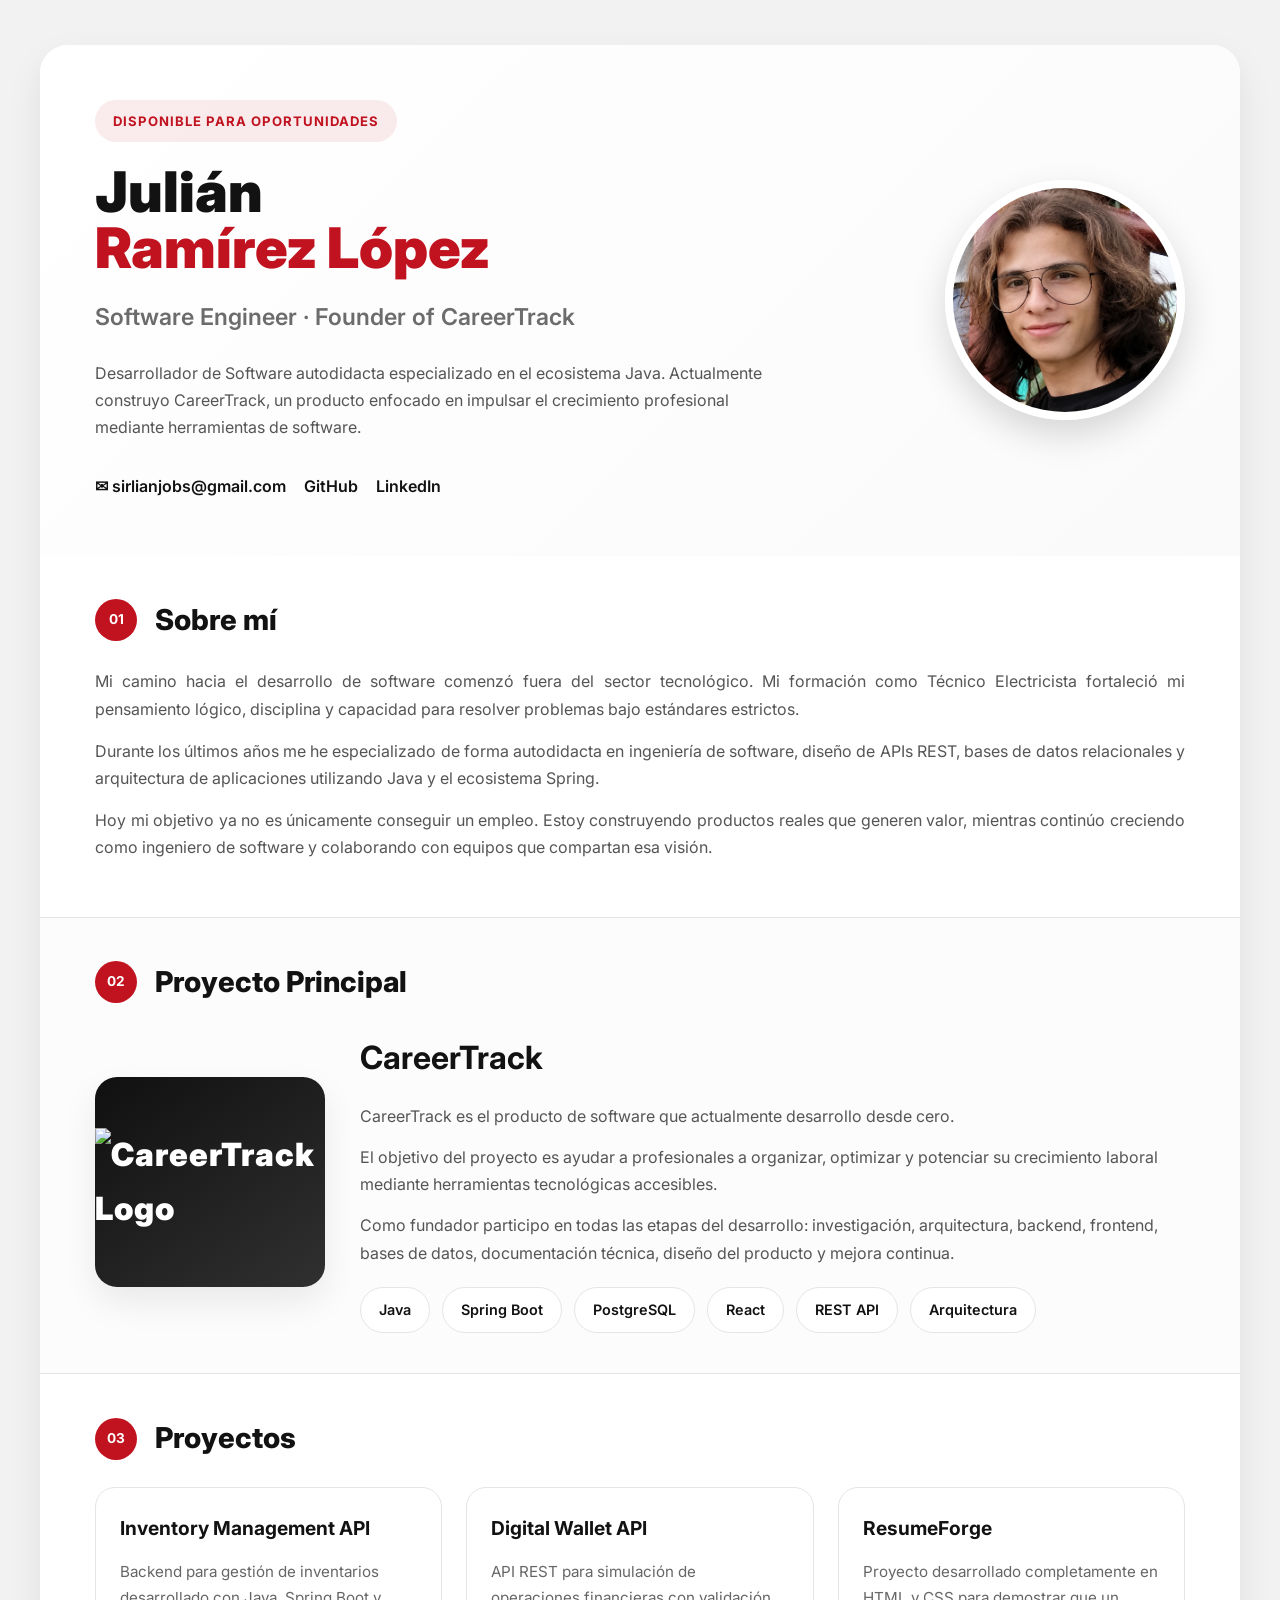
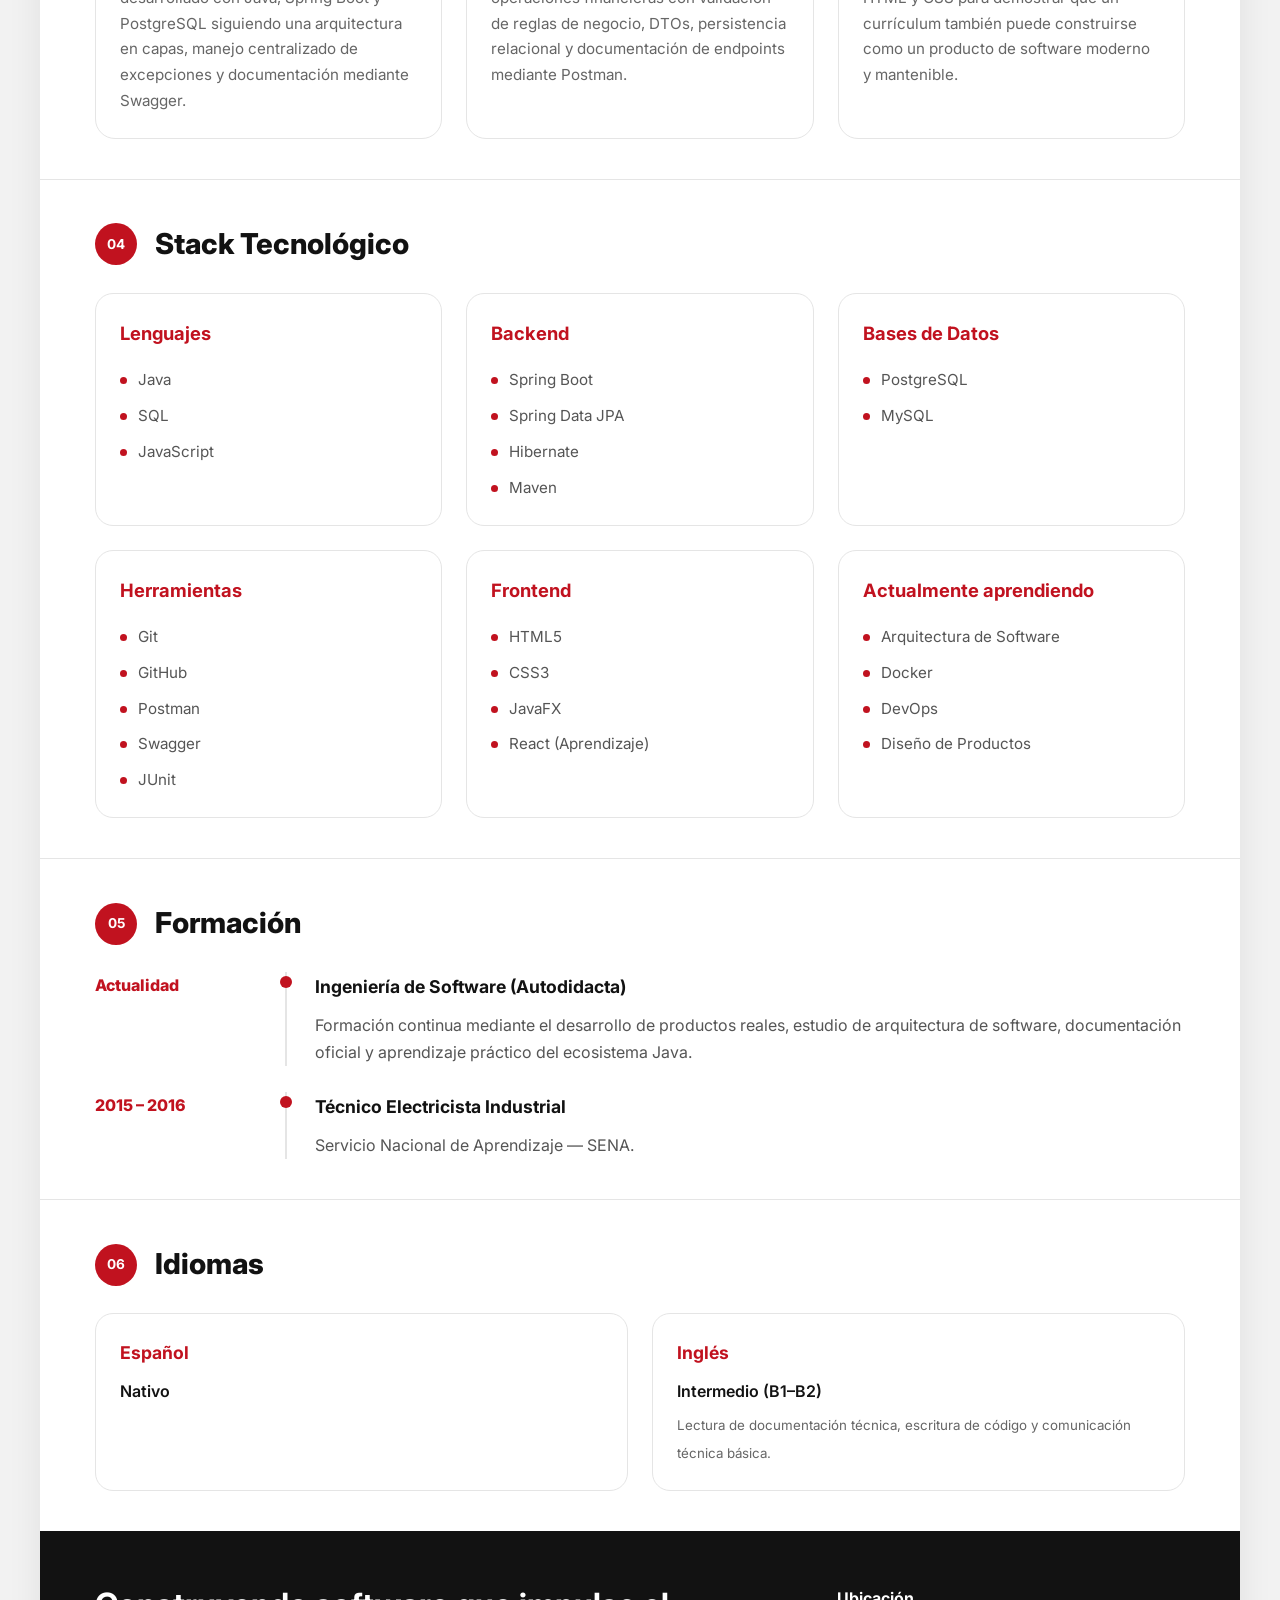
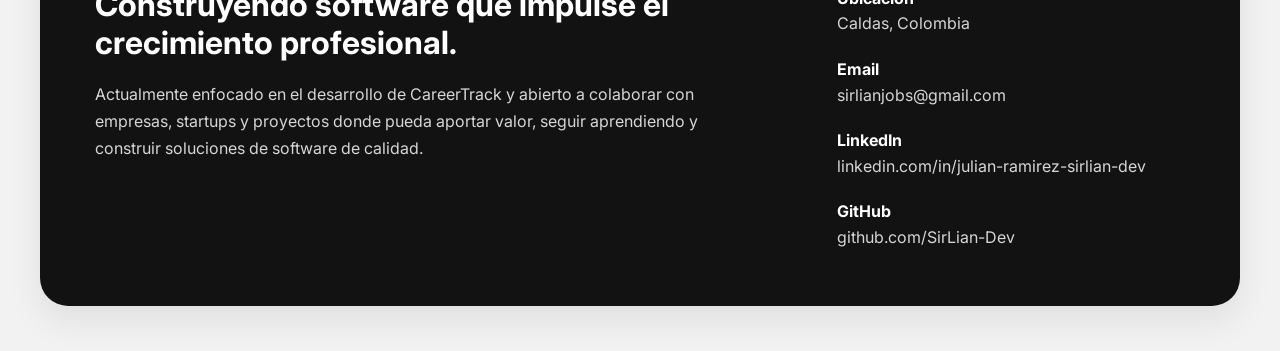
==== commit 2bf7b661: "Change profile and logo image Updated image sources for profile and logo in index.html." ====
--- a/index.html
+++ b/index.html
@@ -104,7 +104,7 @@
 
     <div class="hero__photo">
 
-        <img src="assets/profile.jpg"
+        <img src="assets/profile.png"
              alt="Julián Ramírez López">
 
     </div>
@@ -188,7 +188,8 @@
 
         <div class="featured__logo">
 
-            CareerTrack
+            <img src="assets/logoCT.png"
+             alt="CareerTrack Logo">
 
         </div>
 
--- a/styles.css
+++ b/styles.css
@@ -1,47 +1,56 @@
 /*======================================================
-  ResumeForge
-  Stylesheet v1.0
-  Author: Julián Ramírez
-======================================================*/
-
-/*==============================
-ROOT
-==============================*/
+ResumeForge
+Stylesheet
+Autor: Julián Ramírez López
+======================================================*/
+
+/*======================================================
+GOOGLE FONT
+======================================================*/
+
+@import url('https://fonts.googleapis.com/css2?family=Inter:wght@300;400;500;600;700;800;900&display=swap');
+
+/*======================================================
+VARIABLES
+======================================================*/
 
 :root{
 
     --primary:#C1121F;
-    --primary-dark:#8F0E18;
-
-    --black:#111111;
-    --black-light:#1F1F1F;
+    --primary-dark:#8D0E18;
+
+    --black:#121212;
+    --black-light:#222222;
 
     --white:#FFFFFF;
-    --gray-50:#F8F8F8;
-    --gray-100:#EFEFEF;
-    --gray-200:#DDDDDD;
-    --gray-300:#CCCCCC;
-    --gray:#666666;
+
+    --gray-50:#FAFAFA;
+    --gray-100:#F2F2F2;
+    --gray-200:#E5E5E5;
+    --gray-300:#D3D3D3;
+    --gray:#6C6C6C;
 
     --shadow:
-        0 20px 45px rgba(0,0,0,.08);
+    0 15px 35px rgba(0,0,0,.08);
 
     --radius:18px;
 
     --transition:.30s ease;
 
-    --container:1180px;
-
-}
-
-/*==============================
+    --container:1200px;
+
+}
+
+/*======================================================
 RESET
-==============================*/
+======================================================*/
 
 *{
+
     margin:0;
     padding:0;
     box-sizing:border-box;
+
 }
 
 html{
@@ -52,24 +61,23 @@
 
 body{
 
+    background:var(--gray-100);
+
+    color:var(--black);
+
     font-family:'Inter',sans-serif;
 
-    background:var(--gray-50);
-
-    color:var(--black);
-
-    line-height:1.8;
-
     font-size:16px;
 
+    line-height:1.7;
+
 }
 
 img{
 
+    width:100%;
     display:block;
 
-    width:100%;
-
 }
 
 a{
@@ -86,25 +94,19 @@
 
 }
 
-strong{
-
-    color:var(--black);
-
-}
-
-/*==============================
+/*======================================================
 LAYOUT
-==============================*/
+======================================================*/
 
 .resume{
 
     width:min(95%,var(--container));
 
-    margin:50px auto;
-
-    background:var(--white);
-
-    border-radius:30px;
+    margin:45px auto;
+
+    background:white;
+
+    border-radius:28px;
 
     overflow:hidden;
 
@@ -112,9 +114,9 @@
 
 }
 
-/*==============================
+/*======================================================
 HERO
-==============================*/
+======================================================*/
 
 .hero{
 
@@ -122,18 +124,18 @@
 
     grid-template-columns:2fr 1fr;
 
-    gap:70px;
+    gap:50px;
 
     align-items:center;
 
-    padding:70px;
+    padding:55px;
 
     background:
 
     linear-gradient(
         135deg,
-        #ffffff 0%,
-        #fafafa 100%
+        #ffffff,
+        #fafafa
     );
 
 }
@@ -152,841 +154,892 @@
 
     width:max-content;
 
+    padding:10px 18px;
+
+    border-radius:999px;
+
     background:rgba(193,18,31,.08);
 
     color:var(--primary);
 
+    font-size:.82rem;
+
     font-weight:700;
 
-    font-size:.82rem;
+    letter-spacing:1px;
+
+    text-transform:uppercase;
+
+}
+
+.hero__title{
+
+    font-size:3.5rem;
+
+    line-height:1;
+
+    font-weight:900;
+
+}
+
+.hero__title span{
+
+    display:block;
+
+    color:var(--primary);
+
+}
+
+.hero__subtitle{
+
+    font-size:1.45rem;
+
+    font-weight:600;
+
+    color:var(--gray);
+
+}
+
+.hero__description{
+
+    max-width:700px;
+
+    color:#555;
+
+}
+
+.hero__contact{
+
+    display:flex;
+
+    flex-wrap:wrap;
+
+    gap:18px;
+
+    margin-top:10px;
+
+    font-weight:600;
+
+}
+
+.hero__contact a{
+
+    transition:var(--transition);
+
+}
+
+.hero__contact a:hover{
+
+    color:var(--primary);
+
+}
+
+.hero__photo{
+
+    justify-self:end;
+
+}
+
+.hero__photo img{
+
+    width:240px;
+
+    height:240px;
+
+    object-fit:cover;
+
+    border-radius:50%;
+
+    border:8px solid white;
+
+    box-shadow:
+
+    0 15px 35px rgba(0,0,0,.15);
+
+}
+
+/*======================================================
+SECCIONES
+======================================================*/
+
+.section{
+
+    padding:40px 55px;
+
+}
+
+.section+.section{
+
+    border-top:1px solid var(--gray-200);
+
+}
+
+.section__header{
+
+    display:flex;
+
+    align-items:center;
+
+    gap:18px;
+
+    margin-bottom:24px;
+
+}
+
+.section__number{
+
+    width:42px;
+
+    height:42px;
+
+    border-radius:50%;
+
+    background:var(--primary);
+
+    color:white;
+
+    display:flex;
+
+    justify-content:center;
+
+    align-items:center;
+
+    font-size:.85rem;
+
+    font-weight:700;
+
+}
+
+.section__header h2{
+
+    font-size:1.8rem;
+
+    font-weight:800;
+
+}
+
+.paragraph{
+
+    margin-bottom:15px;
+
+    color:#555;
+
+    text-align:justify;
+
+}
+
+/*======================================================
+CAREERTRACK
+======================================================*/
+
+.featured{
+
+    background:#FCFCFC;
+
+}
+
+.featured__card{
+
+    display:grid;
+
+    grid-template-columns:230px 1fr;
+
+    gap:35px;
+
+    align-items:center;
+
+}
+
+.featured__logo{
+
+    height:210px;
+
+    display:flex;
+
+    justify-content:center;
+
+    align-items:center;
+
+    border-radius:22px;
+
+    color:white;
+
+    font-size:2rem;
+
+    font-weight:900;
+
+    letter-spacing:1px;
+
+    background:
+
+    linear-gradient(
+        145deg,
+        #101010,
+        #303030
+    );
+
+    box-shadow:var(--shadow);
+
+}
+
+.featured__content h3{
+
+    font-size:2rem;
+
+    margin-bottom:18px;
+
+}
+
+.featured__content p{
+
+    color:#555;
+
+    margin-bottom:14px;
+
+}
+
+.tags{
+
+    display:flex;
+
+    flex-wrap:wrap;
+
+    gap:12px;
+
+    margin-top:20px;
+
+}
+
+.tags span{
 
     padding:10px 18px;
 
-    border-radius:100px;
-
-    letter-spacing:1px;
-
-    text-transform:uppercase;
-
-}
-
-.hero__title{
-
-    font-size:4rem;
-
-    line-height:1;
-
-    font-weight:900;
-
-}
-
-.hero__title span{
-
-    display:block;
+    border-radius:999px;
+
+    border:1px solid var(--gray-200);
+
+    background:white;
+
+    font-size:.9rem;
+
+    font-weight:600;
+
+    transition:var(--transition);
+
+}
+
+.tags span:hover{
+
+    background:var(--primary);
+
+    color:white;
+
+    border-color:var(--primary);
+
+}
+
+/*======================================================
+PROYECTOS
+======================================================*/
+
+.projects{
+
+    display:grid;
+
+    grid-template-columns:repeat(3,1fr);
+
+    gap:24px;
+
+}
+
+.project{
+
+    background:white;
+
+    border:1px solid var(--gray-200);
+
+    border-radius:20px;
+
+    padding:24px;
+
+    transition:var(--transition);
+
+}
+
+.project:hover{
+
+    transform:translateY(-8px);
+
+    box-shadow:var(--shadow);
+
+}
+
+.project h3{
+
+    font-size:1.2rem;
+
+    margin-bottom:14px;
+
+}
+
+.project p{
+
+    color:#666;
+
+    font-size:.95rem;
+
+}
+
+/*======================================================
+STACK TECNOLÓGICO
+======================================================*/
+
+.skills-grid{
+
+    display:grid;
+
+    grid-template-columns:repeat(3,1fr);
+
+    gap:24px;
+
+}
+
+.skill-category{
+
+    background:#ffffff;
+
+    border:1px solid var(--gray-200);
+
+    border-radius:18px;
+
+    padding:24px;
+
+    transition:var(--transition);
+
+}
+
+.skill-category:hover{
+
+    transform:translateY(-6px);
+
+    box-shadow:var(--shadow);
+
+}
+
+.skill-category h3{
+
+    font-size:1.15rem;
 
     color:var(--primary);
 
-}
-
-.hero__subtitle{
-
-    font-size:1.45rem;
-
-    color:var(--gray);
-
-    font-weight:500;
-
-}
-
-.hero__description{
-
-    font-size:1.05rem;
+    margin-bottom:18px;
+
+    font-weight:700;
+
+}
+
+.skill-category ul{
+
+    display:flex;
+
+    flex-direction:column;
+
+    gap:10px;
+
+}
+
+.skill-category li{
+
+    position:relative;
+
+    padding-left:18px;
 
     color:#555;
 
-    max-width:700px;
-
-}
-
-.hero__contact{
+    font-size:.95rem;
+
+}
+
+.skill-category li::before{
+
+    content:"";
+
+    position:absolute;
+
+    left:0;
+
+    top:10px;
+
+    width:7px;
+
+    height:7px;
+
+    border-radius:50%;
+
+    background:var(--primary);
+
+}
+
+/*======================================================
+TIMELINE
+======================================================*/
+
+.timeline{
 
     display:flex;
 
-    gap:18px;
-
-    flex-wrap:wrap;
-
-    margin-top:10px;
+    flex-direction:column;
+
+    gap:26px;
+
+}
+
+.timeline-item{
+
+    display:grid;
+
+    grid-template-columns:160px 1fr;
+
+    gap:30px;
+
+    align-items:flex-start;
+
+}
+
+.timeline-year{
+
+    font-weight:800;
+
+    color:var(--primary);
+
+    font-size:1rem;
+
+}
+
+.timeline-content{
+
+    position:relative;
+
+    padding-left:28px;
+
+    border-left:2px solid var(--gray-200);
+
+}
+
+.timeline-content::before{
+
+    content:"";
+
+    position:absolute;
+
+    left:-7px;
+
+    top:4px;
+
+    width:12px;
+
+    height:12px;
+
+    border-radius:50%;
+
+    background:var(--primary);
+
+}
+
+.timeline-content h3{
+
+    margin-bottom:10px;
+
+    font-size:1.1rem;
+
+}
+
+.timeline-content p{
+
+    color:#555;
+
+}
+
+/*======================================================
+IDIOMAS
+======================================================*/
+
+.languages{
+
+    display:grid;
+
+    grid-template-columns:repeat(2,1fr);
+
+    gap:24px;
+
+}
+
+.language{
+
+    border:1px solid var(--gray-200);
+
+    border-radius:18px;
+
+    padding:24px;
+
+    background:white;
+
+}
+
+.language h3{
+
+    margin-bottom:10px;
+
+    font-size:1.1rem;
+
+    color:var(--primary);
+
+}
+
+.language p{
 
     font-weight:600;
 
-}
-
-.hero__contact a{
-
-    transition:var(--transition);
-
-}
-
-.hero__contact a:hover{
-
-    color:var(--primary);
-
-}
-
-.hero__photo{
-
-    justify-self:end;
-
-}
-
-.hero__photo img{
-
-    width:300px;
-
-    height:300px;
-
-    border-radius:50%;
-
-    object-fit:cover;
-
-    border:8px solid white;
-
-    box-shadow:
-
-    0 20px 45px rgba(0,0,0,.12);
-
-}
-
-/*==============================
-SECTIONS
-==============================*/
-
-.section{
-
-    padding:60px 70px;
-
-}
-
-.section+.section{
-
-    border-top:1px solid var(--gray-100);
-
-}
-
-.section__header{
+    margin-bottom:6px;
+
+}
+
+.language small{
+
+    color:#666;
+
+    line-height:1.5;
+
+}
+
+/*======================================================
+FOOTER
+======================================================*/
+
+.footer{
+
+    display:grid;
+
+    grid-template-columns:2fr 1fr;
+
+    gap:45px;
+
+    background:var(--black);
+
+    color:white;
+
+    padding:55px;
+
+}
+
+.footer__left h2{
+
+    font-size:2rem;
+
+    margin-bottom:18px;
+
+    line-height:1.2;
+
+}
+
+.footer__left p{
+
+    color:#D6D6D6;
+
+    max-width:650px;
+
+}
+
+.footer__right ul{
 
     display:flex;
 
-    align-items:center;
-
-    gap:18px;
-
-    margin-bottom:35px;
-
-}
-
-.section__number{
-
-    width:42px;
-
-    height:42px;
-
-    border-radius:50%;
-
-    background:var(--primary);
+    flex-direction:column;
+
+    gap:20px;
+
+}
+
+.footer__right li{
+
+    color:#D6D6D6;
+
+    line-height:1.6;
+
+}
+
+.footer__right strong{
 
     color:white;
 
-    display:flex;
-
-    justify-content:center;
-
-    align-items:center;
-
-    font-size:.9rem;
-
-    font-weight:700;
-
-}
-
-.section__header h2{
-
-    font-size:2rem;
-
-    font-weight:800;
-
-}
-
-.paragraph{
-
-    color:#555;
-
-    margin-bottom:20px;
-
-    text-align:justify;
-
-}
-
-/*==============================
-FEATURED
-==============================*/
-
-.featured{
-
-    background:#FCFCFC;
-
-}
-
-.featured__card{
-
-    display:grid;
-
-    grid-template-columns:230px 1fr;
-
-    gap:40px;
-
-    align-items:center;
-
-}
-
-.featured__logo{
-
-    display:flex;
-
-    justify-content:center;
-
-    align-items:center;
-
-    background:linear-gradient(
-        135deg,
-        #111,
-        #222
-    );
-
-    color:white;
-
-    height:220px;
-
-    border-radius:22px;
-
-    font-size:2rem;
-
-    font-weight:900;
-
-    letter-spacing:1px;
-
-    box-shadow:var(--shadow);
-
-}
-
-.featured__content h3{
-
-    font-size:2rem;
-
-    margin-bottom:18px;
-
-}
-
-.featured__content p{
-
-    color:#555;
-
-    margin-bottom:18px;
-
-}
-
-.tags{
-
-    display:flex;
-
-    flex-wrap:wrap;
-
-    gap:12px;
-
-    margin-top:25px;
-
-}
-
-.tags span{
-
-    background:white;
-
-    border:1px solid var(--gray-200);
-
-    padding:10px 18px;
-
-    border-radius:999px;
-
-    font-size:.90rem;
-
-    font-weight:600;
-
-    transition:var(--transition);
-
-}
-
-.tags span:hover{
-
-    background:var(--primary);
-
-    color:white;
-
-    border-color:var(--primary);
-
-}
-
-/*==============================
-PROJECTS
-==============================*/
-
-.projects{
-
-    display:grid;
-
-    grid-template-columns:repeat(3,1fr);
-
-    gap:30px;
-
-}
-
-.project{
-
-    padding:30px;
-
-    border-radius:20px;
-
-    border:1px solid var(--gray-100);
-
-    transition:var(--transition);
-
-    background:white;
-
-}
-
-.project:hover{
-
-    transform:translateY(-8px);
-
-    box-shadow:var(--shadow);
-
-}
-
-.project h3{
-
-    font-size:1.2rem;
-
-    margin-bottom:15px;
-
-}
-
-.project p{
-
-    color:#666;
-
-}
-
-/*==============================
-SKILLS GRID
-==============================*/
-
-.skills-grid{
-
-    display:grid;
-
-    grid-template-columns:repeat(3,1fr);
-
-    gap:28px;
-
-}
-
-.skill-category{
-
-    background:#ffffff;
-
-    border:1px solid var(--gray-100);
-
-    border-radius:18px;
-
-    padding:28px;
-
-    transition:var(--transition);
-
-}
-
-.skill-category:hover{
-
-    transform:translateY(-6px);
-
-    box-shadow:var(--shadow);
-
-}
-
-.skill-category h3{
-
-    color:var(--primary);
-
-    font-size:1.05rem;
-
-    margin-bottom:18px;
-
-    font-weight:700;
-
-}
-
-.skill-category ul{
-
-    display:flex;
-
-    flex-direction:column;
-
-    gap:10px;
-
-}
-
-.skill-category li{
-
-    color:#555;
-
-    position:relative;
-
-    padding-left:18px;
-
-}
-
-.skill-category li::before{
-
-    content:"";
-
-    width:7px;
-
-    height:7px;
-
-    border-radius:50%;
-
-    background:var(--primary);
-
-    position:absolute;
-
-    left:0;
-
-    top:11px;
-
-}
-
-/*==============================
-ENGINEERING PRINCIPLES
-==============================*/
-
-.principles{
-
-    display:grid;
-
-    grid-template-columns:repeat(3,1fr);
-
-    gap:18px;
-
-}
-
-.principle{
-
-    background:white;
-
-    border:1px solid var(--gray-100);
-
-    padding:18px 22px;
-
-    border-radius:15px;
-
-    font-weight:600;
-
-    transition:var(--transition);
-
-}
-
-.principle:hover{
-
-    background:var(--primary);
-
-    color:white;
-
-    transform:translateY(-4px);
-
-}
-
-/*==============================
-TIMELINE
-==============================*/
-
-.timeline{
-
-    display:flex;
-
-    flex-direction:column;
-
-    gap:28px;
-
-}
-
-.timeline-item{
-
-    display:grid;
-
-    grid-template-columns:180px 1fr;
-
-    gap:35px;
-
-    align-items:flex-start;
-
-}
-
-.timeline-year{
-
-    color:var(--primary);
-
-    font-weight:800;
-
-    font-size:1rem;
-
-}
-
-.timeline-content{
-
-    border-left:3px solid var(--primary);
-
-    padding-left:24px;
-
-}
-
-.timeline-content h3{
-
-    margin-bottom:10px;
-
-    font-size:1.15rem;
-
-}
-
-.timeline-content p{
-
-    color:#555;
-
-}
-
-/*==============================
-LANGUAGES
-==============================*/
-
-.languages{
-
-    display:grid;
-
-    grid-template-columns:repeat(2,1fr);
-
-    gap:35px;
-
-}
-
-.language{
-
-    background:white;
-
-    border:1px solid var(--gray-100);
-
-    border-radius:18px;
-
-    padding:28px;
-
-}
-
-.language h3{
-
-    color:var(--primary);
-
-    margin-bottom:12px;
-
-    font-size:1.2rem;
-
-}
-
-.language p{
-
-    font-weight:700;
-
-    margin-bottom:8px;
-
-}
-
-.language small{
-
-    color:#666;
-
-    line-height:1.6;
-
-}
-
-/*==============================
-FOOTER
-==============================*/
-
-.footer{
-
-    background:#111111;
-
-    color:white;
-
-    display:grid;
-
-    grid-template-columns:2fr 1fr;
-
-    gap:50px;
-
-    padding:60px 70px;
-
-}
-
-.footer__left h2{
-
-    font-size:2rem;
-
-    margin-bottom:20px;
-
-    line-height:1.2;
-
-}
-
-.footer__left p{
-
-    color:#cccccc;
-
-    max-width:650px;
-
-}
-
-.footer__right ul{
-
-    display:flex;
-
-    flex-direction:column;
-
-    gap:22px;
-
-}
-
-.footer__right strong{
-
-    color:white;
-
-    display:block;
-
-    margin-bottom:6px;
-
-}
-
-/*==============================
-SCROLLBAR
-==============================*/
-
-::-webkit-scrollbar{
-
-    width:10px;
-
-}
-
-::-webkit-scrollbar-track{
-
-    background:#f5f5f5;
-
-}
-
-::-webkit-scrollbar-thumb{
-
-    background:var(--primary);
-
-    border-radius:999px;
-
-}
-
-/*==============================
-RESPONSIVE
-==============================*/
-
-@media (max-width:1100px){
-
-.hero{
-
-grid-template-columns:1fr;
-
-text-align:center;
-
-}
-
-.hero__content{
-
-align-items:center;
-
-}
-
-.hero__photo{
-
-justify-self:center;
-
-}
-
-.featured__card{
-
-grid-template-columns:1fr;
-
-}
-
-.projects{
-
-grid-template-columns:1fr;
-
-}
-
-.skills-grid{
-
-grid-template-columns:repeat(2,1fr);
-
-}
-
-.principles{
-
-grid-template-columns:repeat(2,1fr);
-
-}
-
-.footer{
-
-grid-template-columns:1fr;
-
-}
-
-}
-
-@media (max-width:768px){
-
-.resume{
-
-width:100%;
-
-margin:0;
-
-border-radius:0;
-
-}
+}
+
+/*======================================================
+EFECTOS
+======================================================*/
 
 .hero,
 .section,
 .footer{
 
-padding:40px 30px;
-
-}
-
-.hero__title{
-
-font-size:2.8rem;
-
-}
-
-.hero__subtitle{
-
-font-size:1.1rem;
-
-}
-
-.hero__photo img{
-
-width:220px;
-
-height:220px;
-
-}
-
-.skills-grid,
-.languages,
-.principles{
-
-grid-template-columns:1fr;
-
-}
-
-.timeline-item{
-
-grid-template-columns:1fr;
-
-gap:15px;
-
-}
-
-.timeline-content{
-
-padding-left:18px;
-
-}
-
-.section__header{
-
-flex-direction:column;
-
-align-items:flex-start;
-
-gap:12px;
-
-}
-
-}
-
-/*==============================
-PRINT
-==============================*/
+    animation:fadeUp .7s ease;
+
+}
+
+@keyframes fadeUp{
+
+    from{
+
+        opacity:0;
+
+        transform:translateY(20px);
+
+    }
+
+    to{
+
+        opacity:1;
+
+        transform:translateY(0);
+
+    }
+
+}
+
+/*======================================================
+RESPONSIVE
+======================================================*/
+
+@media(max-width:1100px){
+
+    .hero{
+
+        grid-template-columns:1fr;
+
+        text-align:center;
+
+    }
+
+    .hero__photo{
+
+        justify-self:center;
+
+        order:-1;
+
+    }
+
+    .featured__card{
+
+        grid-template-columns:1fr;
+
+    }
+
+    .projects{
+
+        grid-template-columns:1fr;
+
+    }
+
+    .skills-grid{
+
+        grid-template-columns:repeat(2,1fr);
+
+    }
+
+    .footer{
+
+        grid-template-columns:1fr;
+
+    }
+
+}
+
+@media(max-width:768px){
+
+    .resume{
+
+        width:100%;
+
+        border-radius:0;
+
+        margin:0;
+
+    }
+
+    .hero,
+    .section,
+    .footer{
+
+        padding:32px;
+
+    }
+
+    .hero__title{
+
+        font-size:2.6rem;
+
+    }
+
+    .hero__subtitle{
+
+        font-size:1.15rem;
+
+    }
+
+    .section__header h2{
+
+        font-size:1.5rem;
+
+    }
+
+    .skills-grid{
+
+        grid-template-columns:1fr;
+
+    }
+
+    .languages{
+
+        grid-template-columns:1fr;
+
+    }
+
+    .timeline-item{
+
+        grid-template-columns:1fr;
+
+        gap:12px;
+
+    }
+
+    .timeline-content{
+
+        border-left:none;
+
+        padding-left:0;
+
+    }
+
+    .timeline-content::before{
+
+        display:none;
+
+    }
+
+}
+
+@media(max-width:500px){
+
+    .hero__photo img{
+
+        width:180px;
+
+        height:180px;
+
+    }
+
+    .hero__contact{
+
+        flex-direction:column;
+
+        align-items:center;
+
+    }
+
+}
+
+/*======================================================
+IMPRESIÓN A4
+======================================================*/
+
+@page{
+
+    size:A4 portrait;
+
+    margin:10mm;
+
+}
 
 @media print{
 
-body{
-
-background:white;
-
-}
-
-.resume{
-
-width:100%;
-
-margin:0;
-
-box-shadow:none;
-
-border-radius:0;
-
-}
-
-.hero,
-.section,
-.footer{
-
-padding:28px;
-
-}
-
-.project:hover,
-.skill-category:hover,
-.principle:hover{
-
-transform:none;
-
-box-shadow:none;
-
-}
-
-a{
-
-text-decoration:none;
-
-color:inherit;
-
-}
-
-}
-
+    body{
+
+        background:white;
+
+    }
+
+    .resume{
+
+        width:100%;
+
+        margin:0;
+
+        border-radius:0;
+
+        box-shadow:none;
+
+    }
+
+    .hero,
+    .section,
+    .footer{
+
+        break-inside:avoid;
+
+        page-break-inside:avoid;
+
+    }
+
+    .project:hover,
+    .skill-category:hover,
+    .tags span:hover{
+
+        transform:none;
+
+        box-shadow:none;
+
+        background:inherit;
+
+        color:inherit;
+
+    }
+
+    a{
+
+        color:inherit;
+
+        text-decoration:none;
+
+    }
+
+}
+
+/*======================================================
+SCROLLBAR
+======================================================*/
+
+::-webkit-scrollbar{
+
+    width:10px;
+
+}
+
+::-webkit-scrollbar-track{
+
+    background:#EFEFEF;
+
+}
+
+::-webkit-scrollbar-thumb{
+
+    background:var(--primary);
+
+    border-radius:20px;
+
+}
+
+::-webkit-scrollbar-thumb:hover{
+
+    background:var(--primary-dark);
+
+}
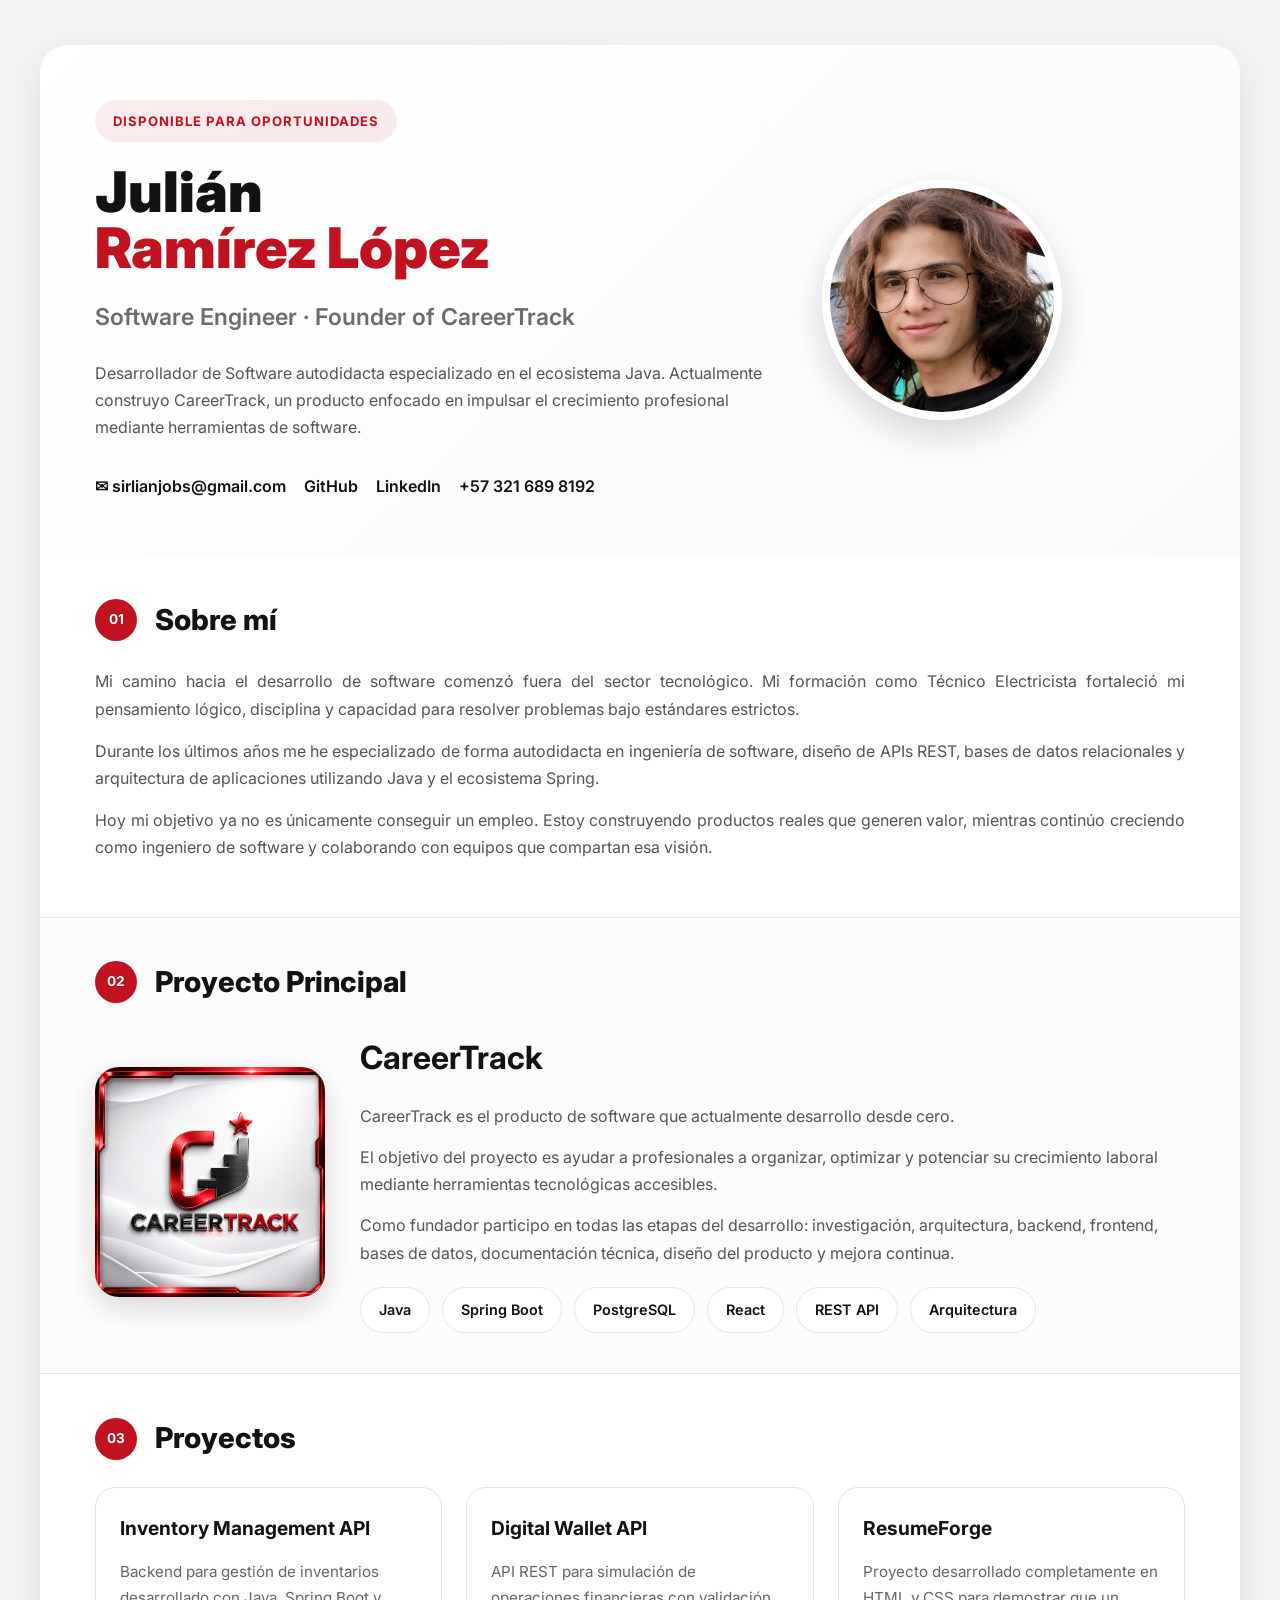
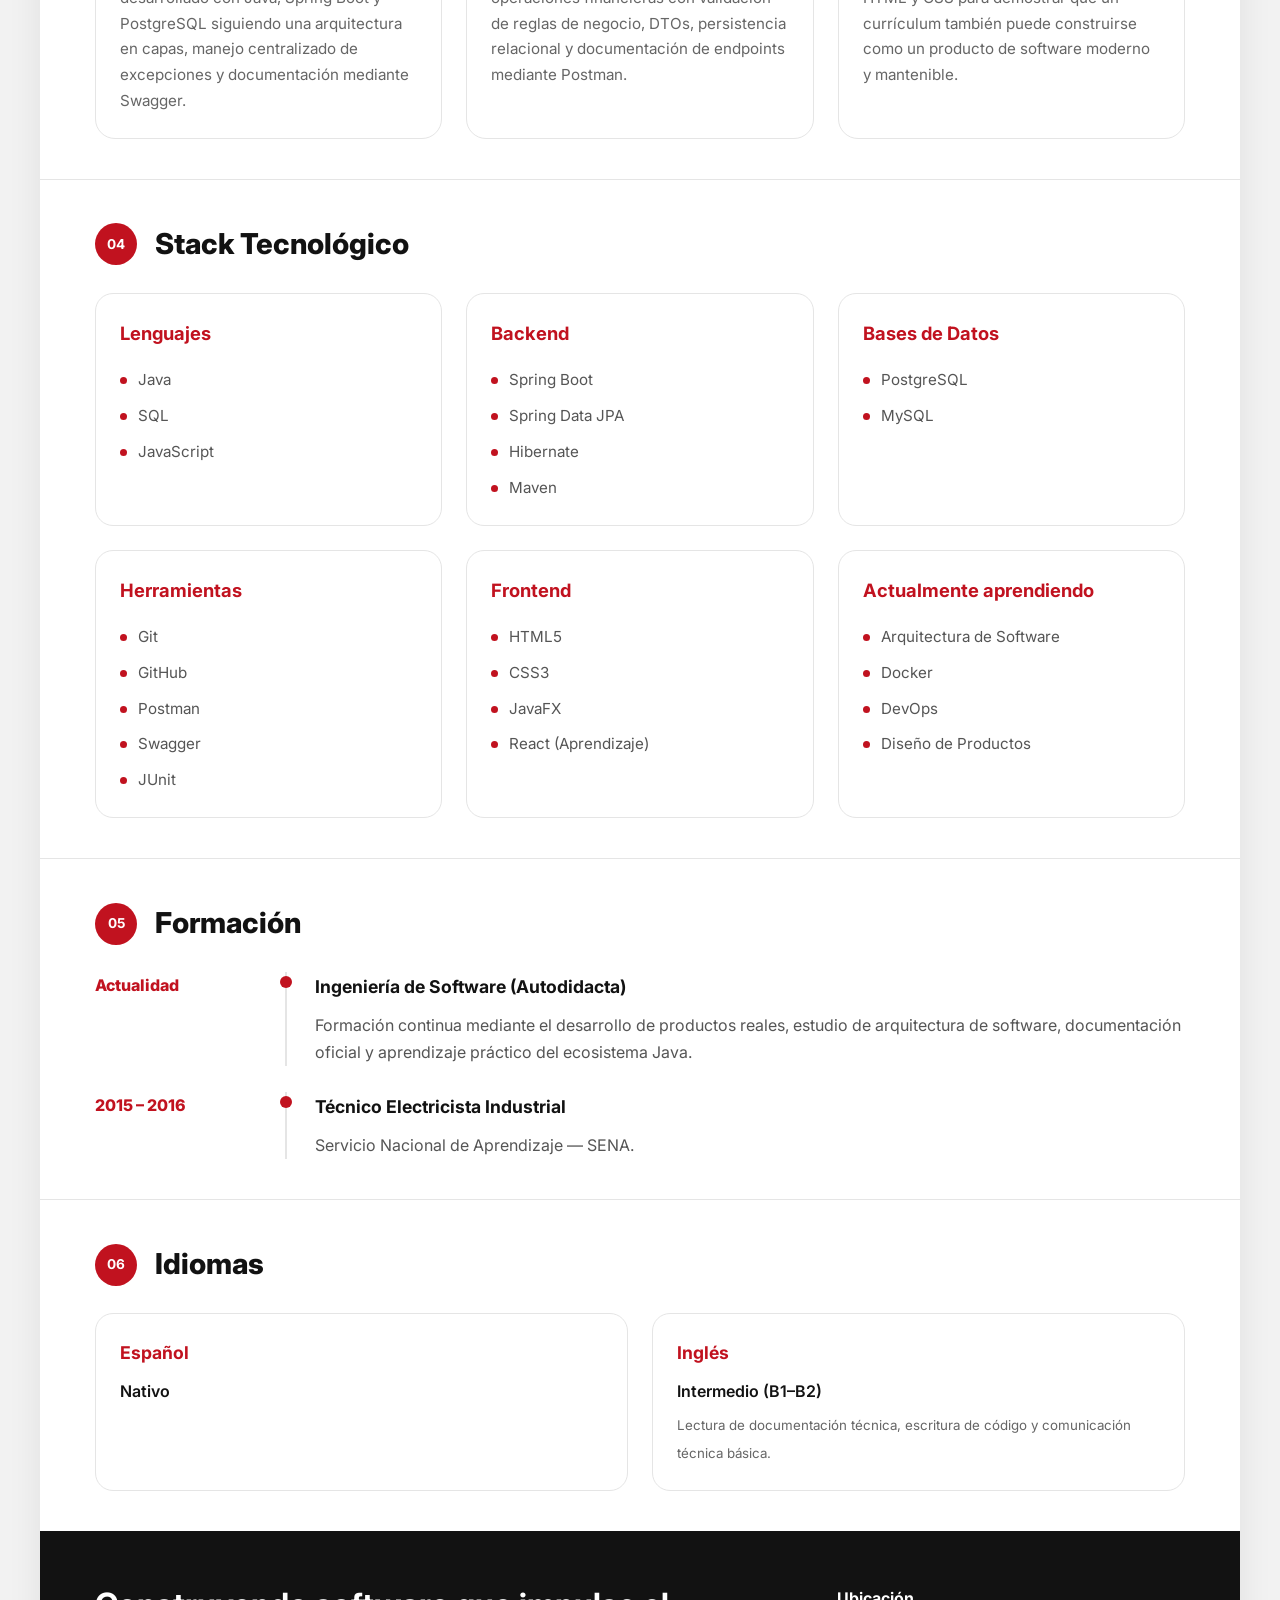
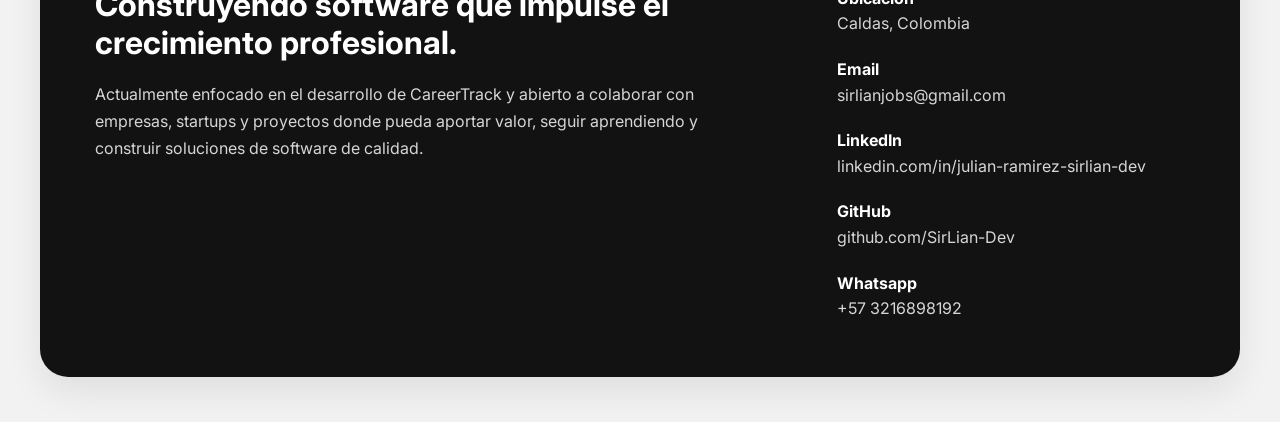
==== commit 19327f5f: "Add contact number Whatsapp in index" ====
--- a/index.html
+++ b/index.html
@@ -98,6 +98,13 @@
 
             </a>
 
+            <div class="contact-item">
+                <i class="fa-brands fa-whatsapp"></i>
+                <a href="https://wa.me/573216898192" target="_blank">
+                +57 321 689 8192
+                </a>
+            </div>
+
         </div>
 
     </div>
@@ -721,6 +728,19 @@
 
             </li>
 
+            <li>
+
+                <strong>
+
+                    Whatsapp
+
+                </strong>
+
+                <br>
+                +57 3216898192
+
+            </li>
+
         </ul>
 
     </div>
--- a/styles.css
+++ b/styles.css
@@ -236,7 +236,9 @@
 
 .hero__photo{
 
-    justify-self:end;
+    justify-self:center;
+
+    transform:translateX(-70px);
 
 }
 
@@ -352,33 +354,27 @@
 
 .featured__logo{
 
-    height:210px;
-
-    display:flex;
-
-    justify-content:center;
-
-    align-items:center;
-
-    border-radius:22px;
-
-    color:white;
-
-    font-size:2rem;
-
-    font-weight:900;
-
-    letter-spacing:1px;
-
-    background:
-
-    linear-gradient(
-        145deg,
-        #101010,
-        #303030
-    );
-
-    box-shadow:var(--shadow);
+    width:230px;
+    height:230px;
+
+    overflow:hidden;
+
+    border-radius:24px;
+
+    flex-shrink:0;
+
+    box-shadow:0 10px 30px rgba(0,0,0,.15);
+
+}
+
+.featured__logo img{
+
+    width:100%;
+    height:100%;
+
+    object-fit:cover;
+
+    display:block;
 
 }
 
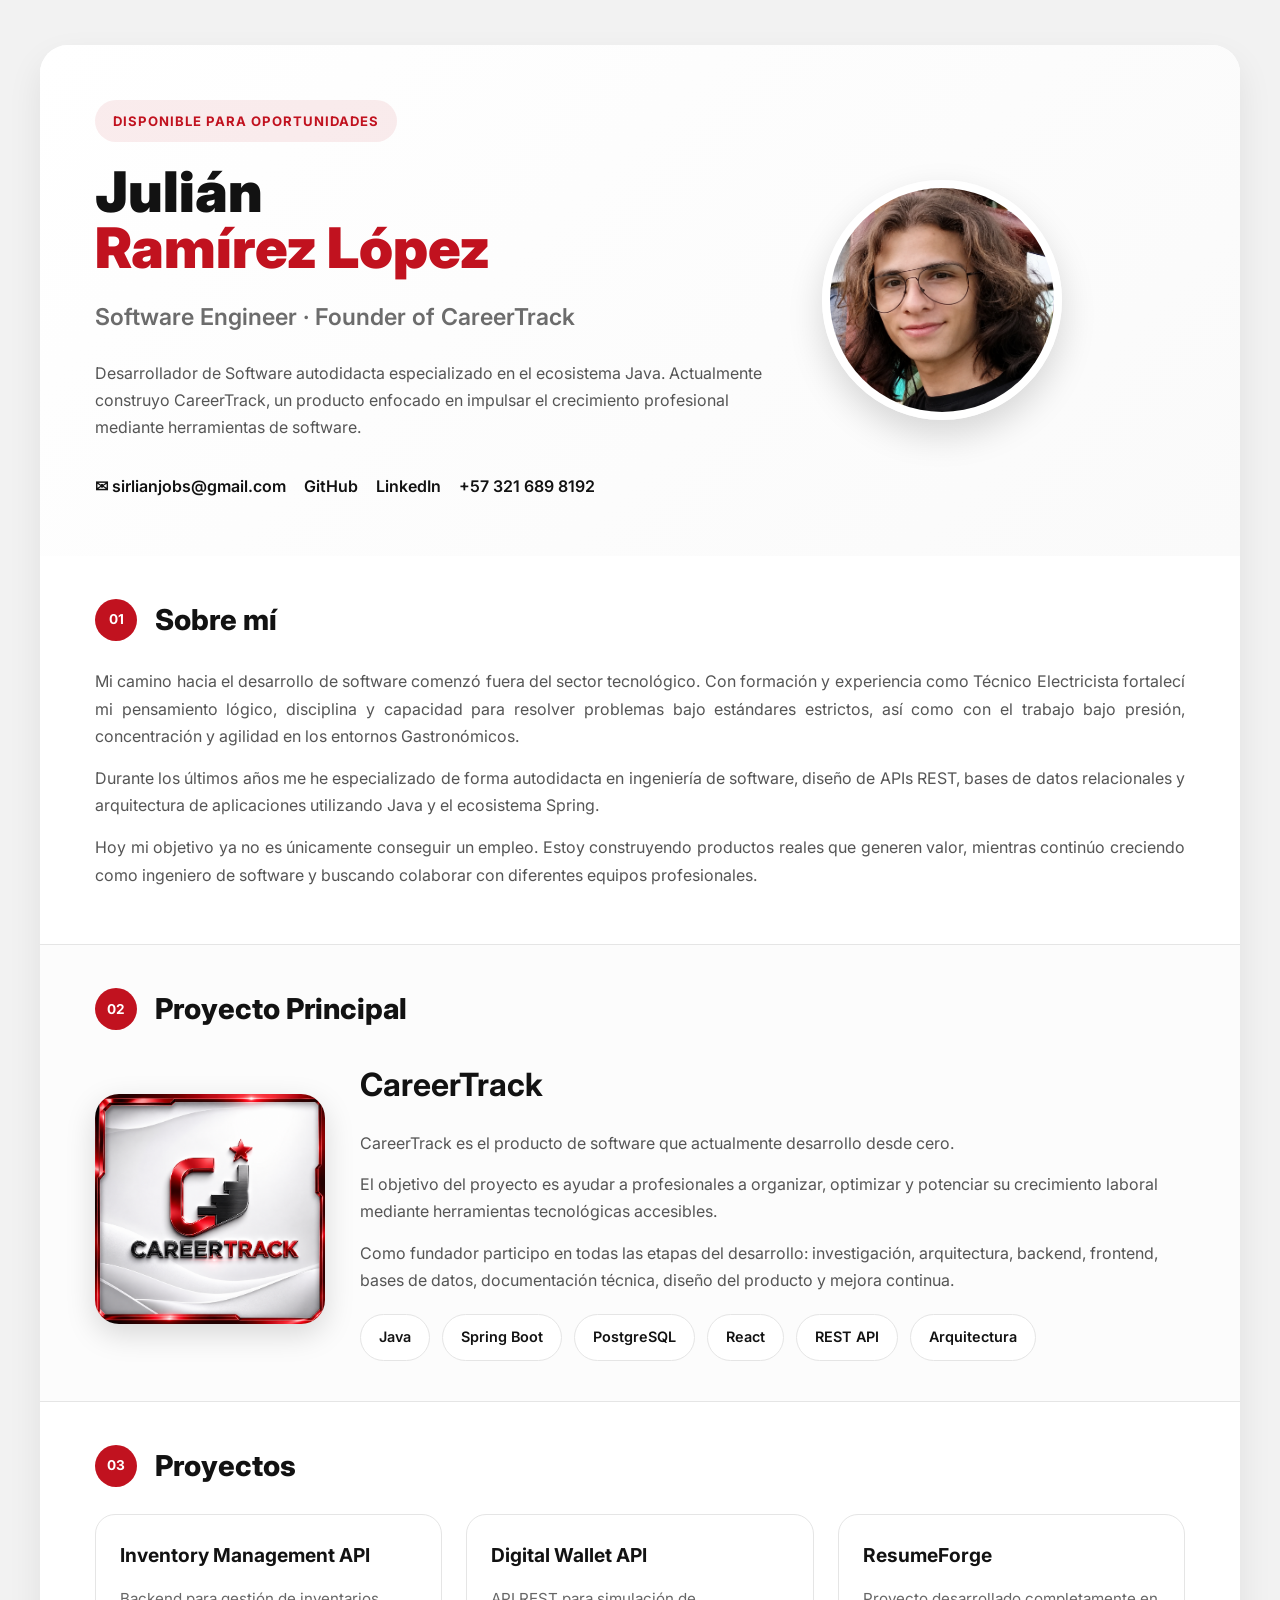
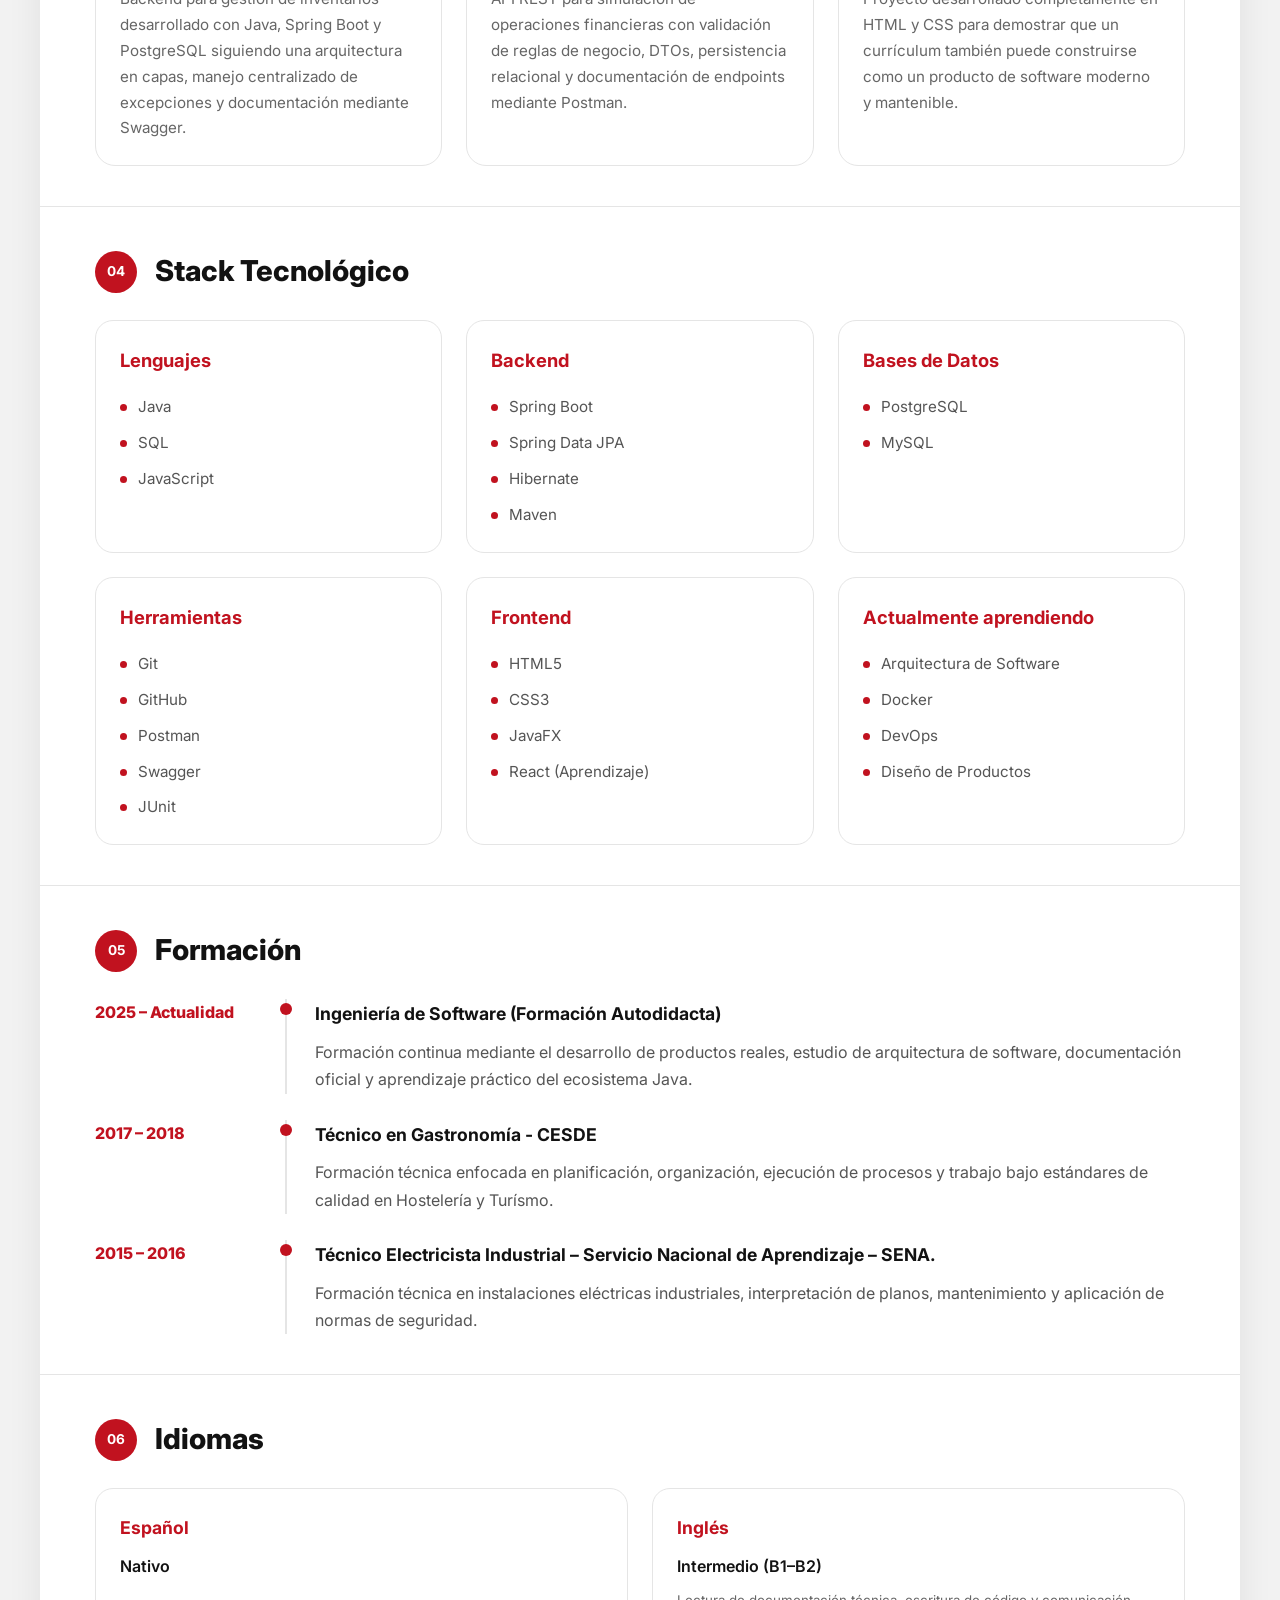
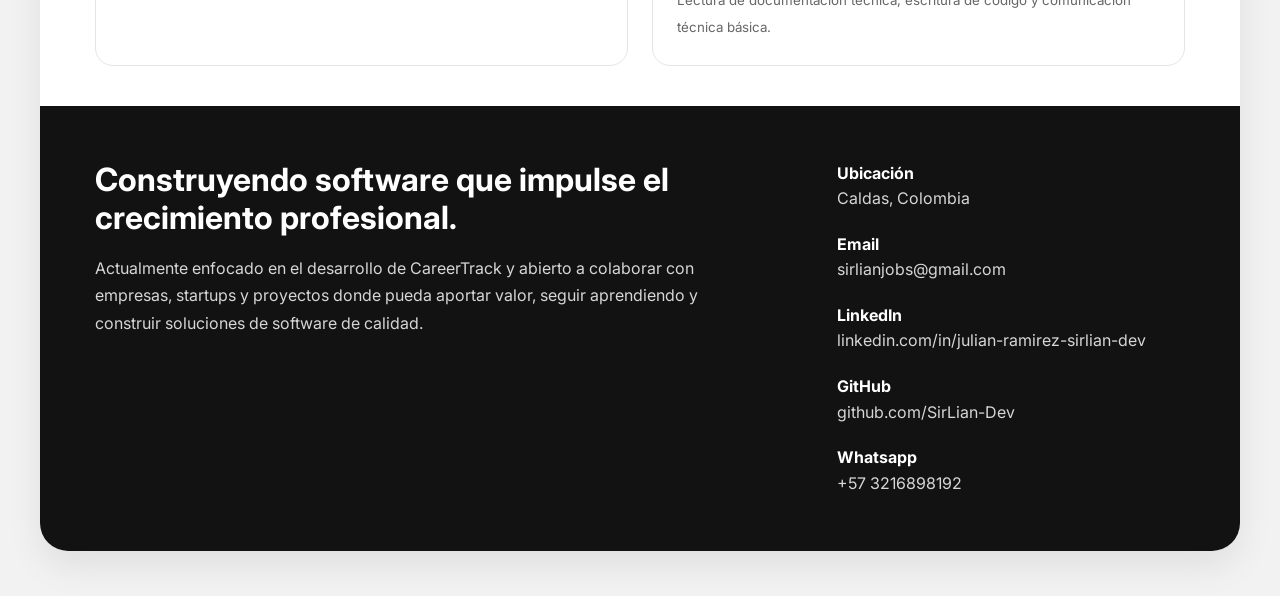
==== commit 27aa41d0: "changes and correct descriptions and add item Formacion" ====
--- a/index.html
+++ b/index.html
@@ -143,9 +143,10 @@
     <p class="paragraph">
 
         Mi camino hacia el desarrollo de software comenzó fuera del sector
-        tecnológico. Mi formación como Técnico Electricista fortaleció mi
+        tecnológico. Con formación y experiencia como Técnico Electricista fortalecí mi
         pensamiento lógico, disciplina y capacidad para resolver problemas
-        bajo estándares estrictos.
+        bajo estándares estrictos, así como con el trabajo bajo presión, concentración y agilidad
+        en los entornos Gastronómicos.
 
     </p>
 
@@ -162,8 +163,8 @@
 
         Hoy mi objetivo ya no es únicamente conseguir un empleo. Estoy
         construyendo productos reales que generen valor, mientras continúo
-        creciendo como ingeniero de software y colaborando con equipos que
-        compartan esa visión.
+        creciendo como ingeniero de software y buscando colaborar con diferentes 
+        equipos profesionales.
 
     </p>
 
@@ -521,7 +522,7 @@
 
             <div class="timeline-year">
 
-                Actualidad
+               2025 – Actualidad
 
             </div>
 
@@ -529,7 +530,7 @@
 
                 <h3>
 
-                    Ingeniería de Software (Autodidacta)
+                    Ingeniería de Software (Formación Autodidacta)
 
                 </h3>
 
@@ -550,6 +551,34 @@
 
             <div class="timeline-year">
 
+                2017 – 2018
+
+            </div>
+
+            <div class="timeline-content">
+
+                <h3>
+
+                    Técnico en Gastronomía - CESDE
+                
+                </h3>
+
+                <p>
+
+                    Formación técnica enfocada en planificación, organización,
+                    ejecución de procesos y trabajo bajo estándares de calidad 
+                    en Hostelería y Turísmo.
+                
+                </p>
+
+            </div>
+
+        </article>
+
+        <article class="timeline-item">
+
+            <div class="timeline-year">
+
                 2015 – 2016
 
             </div>
@@ -558,13 +587,15 @@
 
                 <h3>
 
-                    Técnico Electricista Industrial
+                    Técnico Electricista Industrial – Servicio Nacional de Aprendizaje – SENA.
 
                 </h3>
 
                 <p>
 
-                    Servicio Nacional de Aprendizaje — SENA.
+                    Formación técnica en instalaciones eléctricas industriales,
+                    interpretación de planos, mantenimiento y aplicación de normas
+                    de seguridad.
 
                 </p>
 
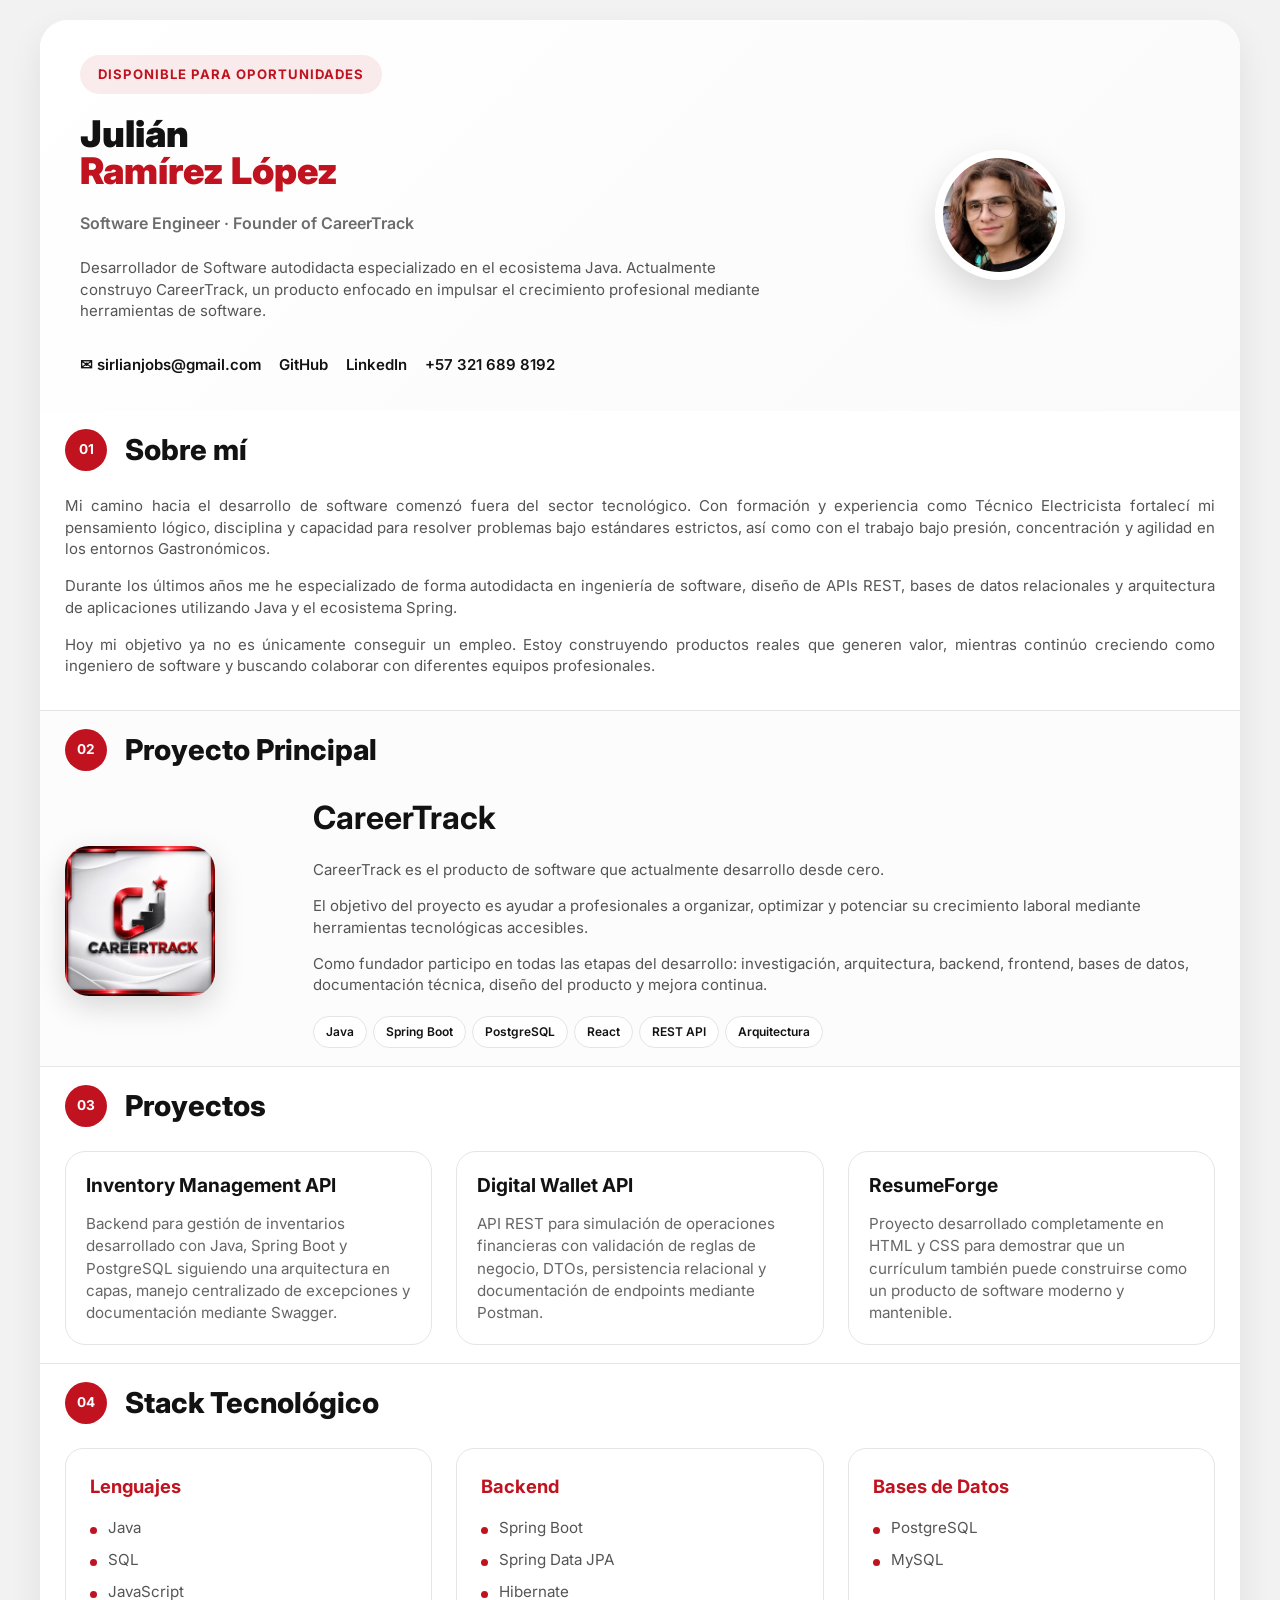
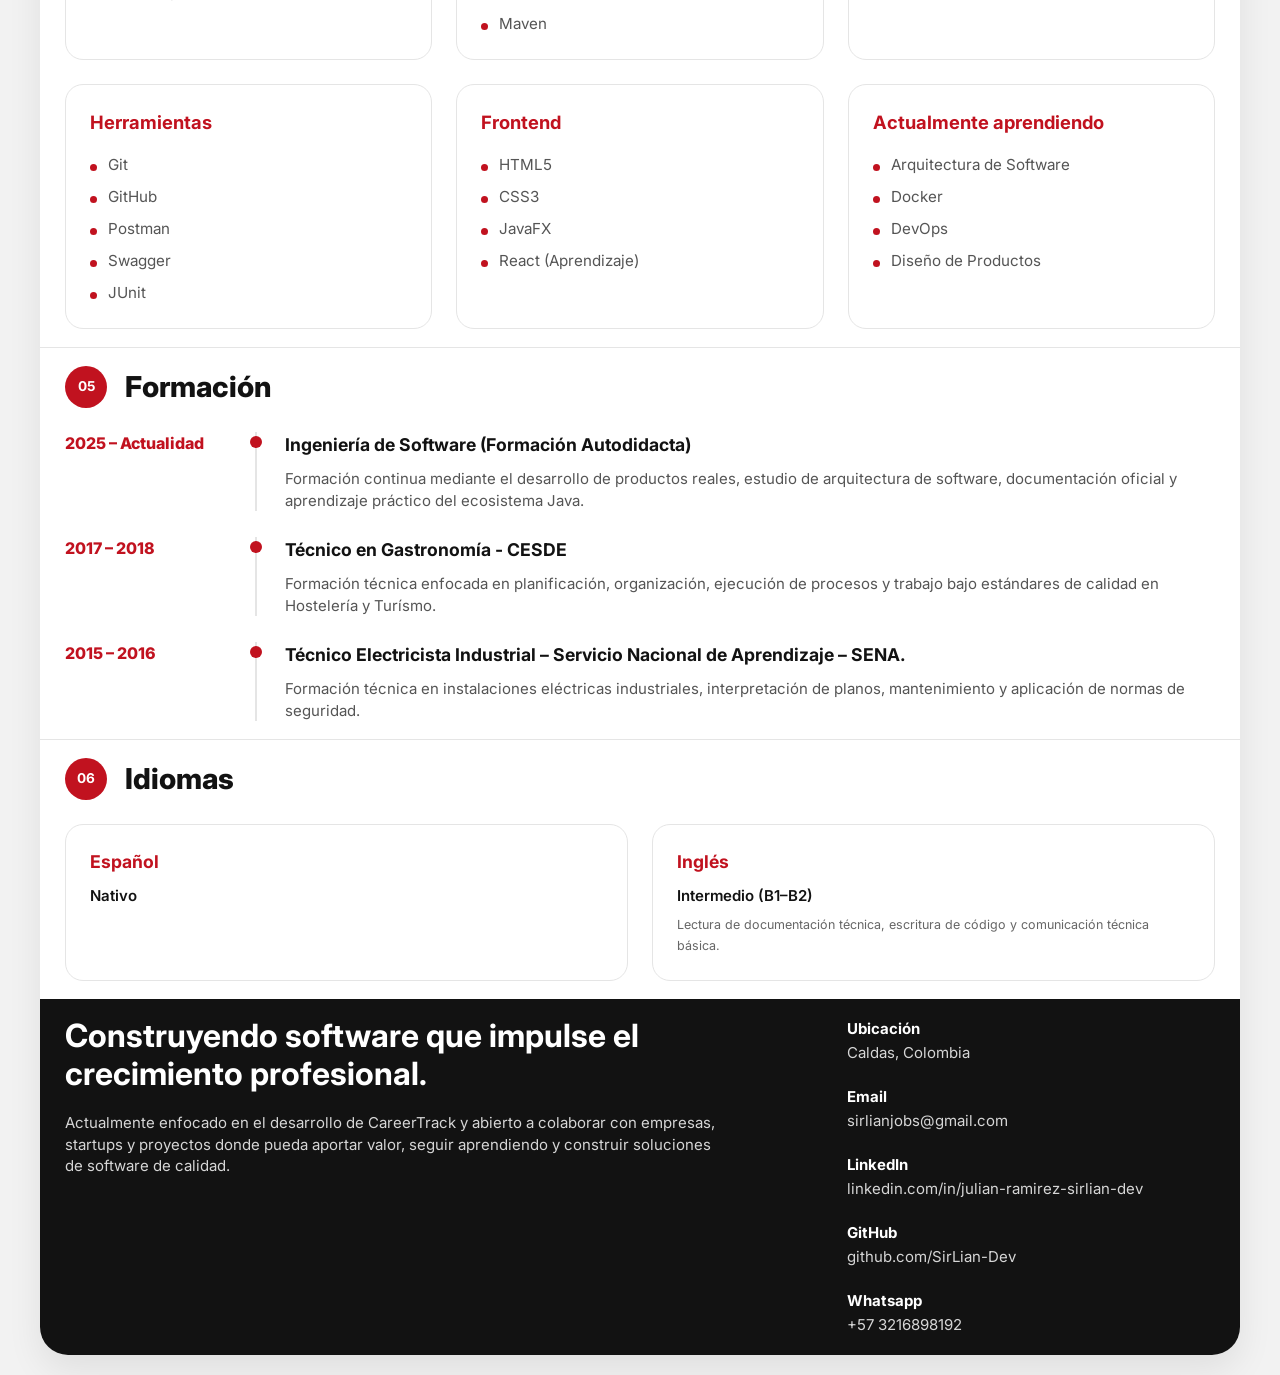
==== commit d7abf4f0: "Update title to reflect role" ====
--- a/index.html
+++ b/index.html
@@ -14,7 +14,7 @@
     <meta name="author"
           content="Julián Ramírez López">
 
-    <title>Julián Ramírez López | Software Engineer</title>
+    <title>Julián Ramírez López | Full Stack Software Developer</title>
 
     <link rel="preconnect"
           href="https://fonts.googleapis.com">
--- a/styles.css
+++ b/styles.css
@@ -67,9 +67,8 @@
 
     font-family:'Inter',sans-serif;
 
-    font-size:16px;
-
-    line-height:1.7;
+    font-size:15px !important;
+    line-height:1.45;
 
 }
 
@@ -100,9 +99,9 @@
 
 .resume{
 
-    width:min(95%,var(--container));
-
-    margin:45px auto;
+    width:100%;
+    max-width:1200px;
+    margin:20px auto;
 
     background:white;
 
@@ -122,13 +121,13 @@
 
     display:grid;
 
-    grid-template-columns:2fr 1fr;
-
-    gap:50px;
+    grid-template-columns:minmax(0,2fr) 260px;
+
+    gap:15px !important;
 
     align-items:center;
 
-    padding:55px;
+    padding:35px 40px;
 
     background:
 
@@ -174,7 +173,7 @@
 
 .hero__title{
 
-    font-size:3.5rem;
+    font-size:2.3rem !important;
 
     line-height:1;
 
@@ -192,7 +191,7 @@
 
 .hero__subtitle{
 
-    font-size:1.45rem;
+    font-size:1rem !important;
 
     font-weight:600;
 
@@ -244,9 +243,11 @@
 
 .hero__photo img{
 
-    width:240px;
-
-    height:240px;
+    display:block;
+
+    width:130px !important;
+
+    height:auto;
 
     object-fit:cover;
 
@@ -266,7 +267,9 @@
 
 .section{
 
-    padding:40px 55px;
+    padding:18px 25px !important;
+
+    overflow:hidden;
 
 }
 
@@ -346,7 +349,7 @@
 
     grid-template-columns:230px 1fr;
 
-    gap:35px;
+    gap:18px !important;
 
     align-items:center;
 
@@ -354,8 +357,8 @@
 
 .featured__logo{
 
-    width:230px;
-    height:230px;
+    width:150px !important;
+    height:150px !important;
 
     overflow:hidden;
 
@@ -400,7 +403,7 @@
 
     flex-wrap:wrap;
 
-    gap:12px;
+    gap:6px !important;
 
     margin-top:20px;
 
@@ -408,7 +411,7 @@
 
 .tags span{
 
-    padding:10px 18px;
+    padding:6px 12px !important;
 
     border-radius:999px;
 
@@ -416,7 +419,7 @@
 
     background:white;
 
-    font-size:.9rem;
+    font-size:.75rem !important;
 
     font-weight:600;
 
@@ -456,266 +459,266 @@
 
     border-radius:20px;
 
+    padding:20px;
+
+    transition:var(--transition);
+
+}
+
+.project:hover{
+
+    transform:translateY(-8px);
+
+    box-shadow:var(--shadow);
+
+}
+
+.project h3{
+
+    font-size:1.2rem;
+
+    margin-bottom:14px;
+
+}
+
+.project p{
+
+    color:#666;
+
+    font-size:.95rem;
+
+}
+
+/*======================================================
+STACK TECNOLÓGICO
+======================================================*/
+
+.skills-grid{
+
+    display:grid;
+
+    grid-template-columns:repeat(3,1fr);
+
+    gap:24px;
+
+}
+
+.skill-category{
+
+    background:#ffffff;
+
+    border:1px solid var(--gray-200);
+
+    border-radius:18px;
+
     padding:24px;
 
     transition:var(--transition);
 
 }
 
-.project:hover{
-
-    transform:translateY(-8px);
+.skill-category:hover{
+
+    transform:translateY(-6px);
 
     box-shadow:var(--shadow);
 
 }
 
-.project h3{
-
-    font-size:1.2rem;
-
-    margin-bottom:14px;
-
-}
-
-.project p{
+.skill-category h3{
+
+    font-size:1.15rem;
+
+    color:var(--primary);
+
+    margin-bottom:18px;
+
+    font-weight:700;
+
+}
+
+.skill-category ul{
+
+    display:flex;
+
+    flex-direction:column;
+
+    gap:10px;
+
+}
+
+.skill-category li{
+
+    position:relative;
+
+    padding-left:18px;
+
+    color:#555;
+
+    font-size:.95rem;
+
+}
+
+.skill-category li::before{
+
+    content:"";
+
+    position:absolute;
+
+    left:0;
+
+    top:10px;
+
+    width:7px;
+
+    height:7px;
+
+    border-radius:50%;
+
+    background:var(--primary);
+
+}
+
+/*======================================================
+TIMELINE
+======================================================*/
+
+.timeline{
+
+    display:flex;
+
+    flex-direction:column;
+
+    gap:26px;
+
+}
+
+.timeline-item{
+
+    display:grid;
+
+    grid-template-columns:160px 1fr;
+
+    gap:30px;
+
+    align-items:flex-start;
+
+}
+
+.timeline-year{
+
+    font-weight:800;
+
+    color:var(--primary);
+
+    font-size:1rem;
+
+}
+
+.timeline-content{
+
+    position:relative;
+
+    padding-left:28px;
+
+    border-left:2px solid var(--gray-200);
+
+}
+
+.timeline-content::before{
+
+    content:"";
+
+    position:absolute;
+
+    left:-7px;
+
+    top:4px;
+
+    width:12px;
+
+    height:12px;
+
+    border-radius:50%;
+
+    background:var(--primary);
+
+}
+
+.timeline-content h3{
+
+    margin-bottom:10px;
+
+    font-size:1.1rem;
+
+}
+
+.timeline-content p{
+
+    color:#555;
+
+}
+
+/*======================================================
+IDIOMAS
+======================================================*/
+
+.languages{
+
+    display:grid;
+
+    grid-template-columns:repeat(2,1fr);
+
+    gap:24px;
+
+}
+
+.language{
+
+    border:1px solid var(--gray-200);
+
+    border-radius:18px;
+
+    padding:24px;
+
+    background:white;
+
+}
+
+.language h3{
+
+    margin-bottom:10px;
+
+    font-size:1.1rem;
+
+    color:var(--primary);
+
+}
+
+.language p{
+
+    font-weight:600;
+
+    margin-bottom:6px;
+
+}
+
+.language small{
 
     color:#666;
 
-    font-size:.95rem;
-
-}
-
-/*======================================================
-STACK TECNOLÓGICO
-======================================================*/
-
-.skills-grid{
+    line-height:1.5;
+
+}
+
+/*======================================================
+FOOTER
+======================================================*/
+
+.footer{
 
     display:grid;
 
-    grid-template-columns:repeat(3,1fr);
-
-    gap:24px;
-
-}
-
-.skill-category{
-
-    background:#ffffff;
-
-    border:1px solid var(--gray-200);
-
-    border-radius:18px;
-
-    padding:24px;
-
-    transition:var(--transition);
-
-}
-
-.skill-category:hover{
-
-    transform:translateY(-6px);
-
-    box-shadow:var(--shadow);
-
-}
-
-.skill-category h3{
-
-    font-size:1.15rem;
-
-    color:var(--primary);
-
-    margin-bottom:18px;
-
-    font-weight:700;
-
-}
-
-.skill-category ul{
-
-    display:flex;
-
-    flex-direction:column;
-
-    gap:10px;
-
-}
-
-.skill-category li{
-
-    position:relative;
-
-    padding-left:18px;
-
-    color:#555;
-
-    font-size:.95rem;
-
-}
-
-.skill-category li::before{
-
-    content:"";
-
-    position:absolute;
-
-    left:0;
-
-    top:10px;
-
-    width:7px;
-
-    height:7px;
-
-    border-radius:50%;
-
-    background:var(--primary);
-
-}
-
-/*======================================================
-TIMELINE
-======================================================*/
-
-.timeline{
-
-    display:flex;
-
-    flex-direction:column;
-
-    gap:26px;
-
-}
-
-.timeline-item{
-
-    display:grid;
-
-    grid-template-columns:160px 1fr;
-
-    gap:30px;
-
-    align-items:flex-start;
-
-}
-
-.timeline-year{
-
-    font-weight:800;
-
-    color:var(--primary);
-
-    font-size:1rem;
-
-}
-
-.timeline-content{
-
-    position:relative;
-
-    padding-left:28px;
-
-    border-left:2px solid var(--gray-200);
-
-}
-
-.timeline-content::before{
-
-    content:"";
-
-    position:absolute;
-
-    left:-7px;
-
-    top:4px;
-
-    width:12px;
-
-    height:12px;
-
-    border-radius:50%;
-
-    background:var(--primary);
-
-}
-
-.timeline-content h3{
-
-    margin-bottom:10px;
-
-    font-size:1.1rem;
-
-}
-
-.timeline-content p{
-
-    color:#555;
-
-}
-
-/*======================================================
-IDIOMAS
-======================================================*/
-
-.languages{
-
-    display:grid;
-
-    grid-template-columns:repeat(2,1fr);
-
-    gap:24px;
-
-}
-
-.language{
-
-    border:1px solid var(--gray-200);
-
-    border-radius:18px;
-
-    padding:24px;
-
-    background:white;
-
-}
-
-.language h3{
-
-    margin-bottom:10px;
-
-    font-size:1.1rem;
-
-    color:var(--primary);
-
-}
-
-.language p{
-
-    font-weight:600;
-
-    margin-bottom:6px;
-
-}
-
-.language small{
-
-    color:#666;
-
-    line-height:1.5;
-
-}
-
-/*======================================================
-FOOTER
-======================================================*/
-
-.footer{
-
-    display:grid;
-
     grid-template-columns:2fr 1fr;
 
     gap:45px;
@@ -724,7 +727,7 @@
 
     color:white;
 
-    padding:55px;
+    padding:18px 25px !important;
 
 }
 
@@ -778,7 +781,7 @@
 .section,
 .footer{
 
-    animation:fadeUp .7s ease;
+    animation:none !important;
 
 }
 
@@ -944,41 +947,62 @@
 
 }
 
-/*======================================================
-IMPRESIÓN A4
-======================================================*/
-
-@page{
-
-    size:A4 portrait;
-
-    margin:10mm;
-
-}
-
-@media print{
-
+/* ==========================
+   IMPRESIÓN PDF
+========================== */
+
+@media print {
+
+    html,
     body{
-
-        background:white;
-
+        width:210mm;
+        height:auto;
+        margin:0;
+        padding:0;
+        overflow:visible;
+        background:#ffffff;
+    }
+
+    body{
+        -webkit-print-color-adjust:exact;
+        print-color-adjust:exact;
     }
 
     .resume{
-
         width:100%;
-
+        max-width:none;
         margin:0;
-
-        border-radius:0;
-
-        box-shadow:none;
-
-    }
-
-    .hero,
-    .section,
-    .footer{
+        padding:0;
+    }
+
+    .hero{
+        display:flex !important;
+        align-items:center;
+        justify-content:space-between;
+        gap:30px;
+        padding:28px 35px;
+    }
+
+    .hero__content{
+        flex:1;
+    }
+
+    .hero__photo{
+
+        width:170px;
+
+        flex:none;
+
+    }
+
+    section{
+
+        padding:25px 35px;
+
+    }
+
+    .project-card,
+    .skill-card{
 
         break-inside:avoid;
 
@@ -986,25 +1010,26 @@
 
     }
 
+    a:hover,
+    button:hover,
     .project:hover,
     .skill-category:hover,
-    .tags span:hover{
-
-        transform:none;
-
-        box-shadow:none;
-
-        background:inherit;
-
-        color:inherit;
-
-    }
-
-    a{
-
-        color:inherit;
-
-        text-decoration:none;
+    .tags span:hover,
+    .hero__contact a:hover{
+
+        transform:none !important;
+
+        box-shadow:none !important;
+
+        transition:none !important;
+
+    }
+
+    .resume{
+
+    zoom:0.82;
+
+    transform-origin:top center;
 
     }
 
